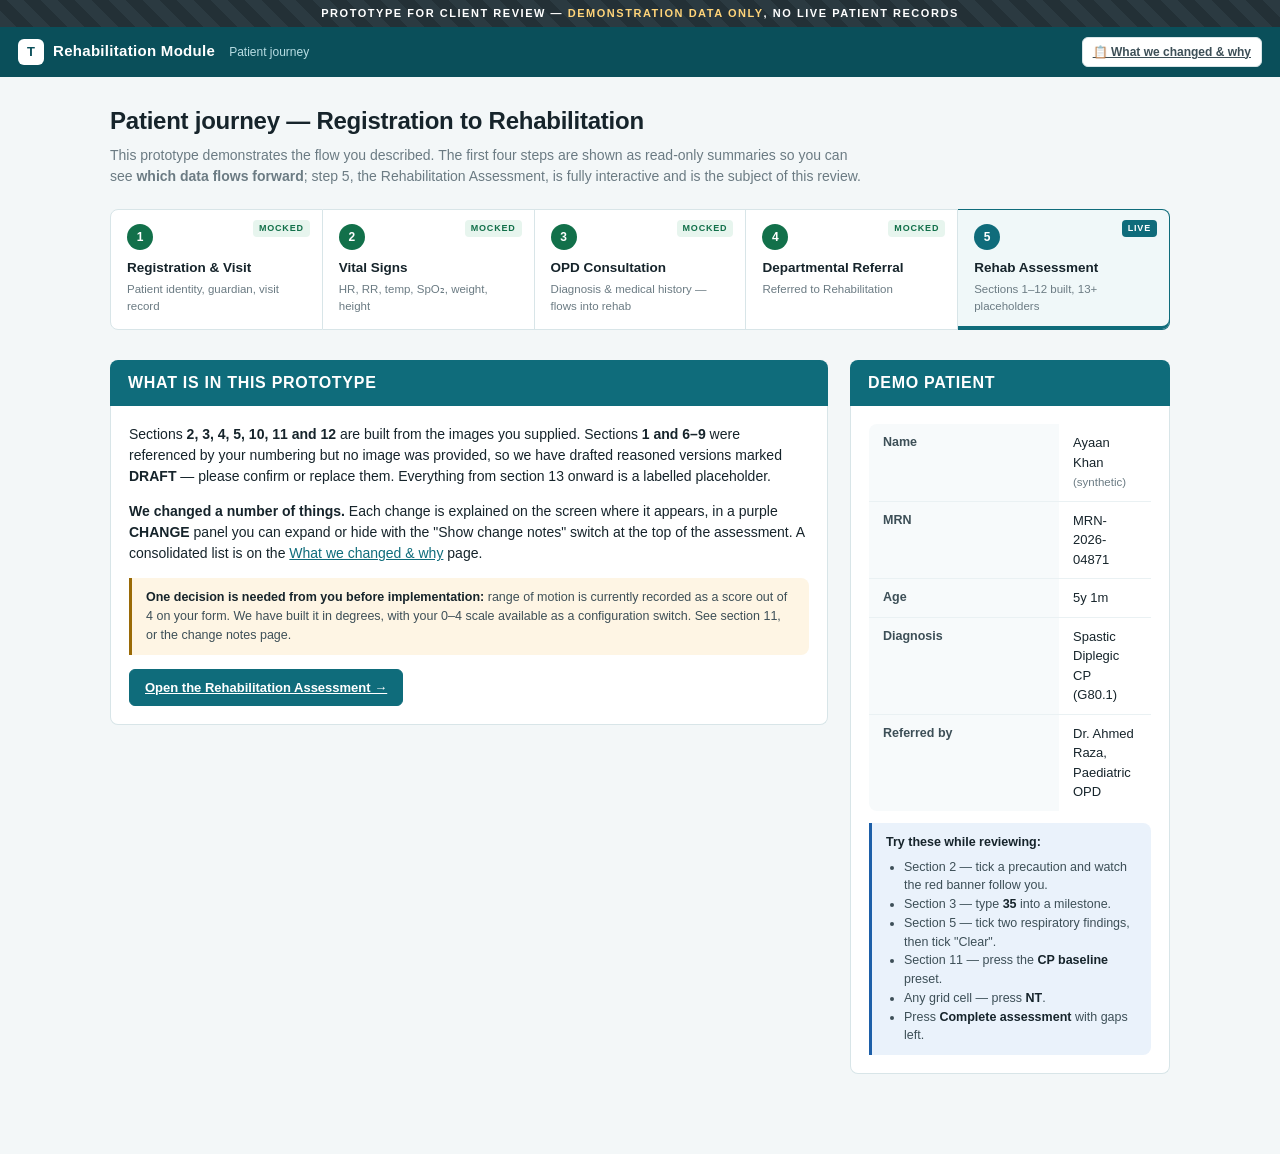
==== index.html @ fcaf3e46 "Initial commit" ====
<!doctype html>
<html lang="en">
<head>
<meta charset="utf-8"><meta name="viewport" content="width=device-width, initial-scale=1">
<title>Rehabilitation Module — Prototype</title>
<link rel="stylesheet" href="assets/css/theme.css">
<link rel="stylesheet" href="assets/css/print.css">
</head>
<body>
<div class="proto-ribbon">Prototype for client review — <b>demonstration data only</b>, no live patient records</div>
<div class="appbar">
  <div class="brand"><span class="mark">T</span> Rehabilitation Module</div>
  <span class="crumb">Patient journey</span>
  <span class="spacer"></span>
  <a class="btn sm" href="change-notes.html">📋 What we changed &amp; why</a>
</div>

<div class="jwrap">
  <h1 style="font-size:24px;margin-bottom:6px">Patient journey — Registration to Rehabilitation</h1>
  <p style="color:var(--muted);max-width:760px;margin:0 0 4px">
    This prototype demonstrates the flow you described. The first four steps are shown as
    read-only summaries so you can see <b>which data flows forward</b>; step 5, the
    Rehabilitation Assessment, is fully interactive and is the subject of this review.
  </p>

  <div class="jsteps">
    <a class="jstep done" href="journey/registration.html"><span class="tag">Mocked</span><div class="n">1</div><div class="t">Registration &amp; Visit</div><div class="d">Patient identity, guardian, visit record</div></a>
    <a class="jstep done" href="journey/vitals.html"><span class="tag">Mocked</span><div class="n">2</div><div class="t">Vital Signs</div><div class="d">HR, RR, temp, SpO₂, weight, height</div></a>
    <a class="jstep done" href="journey/opd.html"><span class="tag">Mocked</span><div class="n">3</div><div class="t">OPD Consultation</div><div class="d">Diagnosis &amp; medical history — flows into rehab</div></a>
    <a class="jstep done" href="journey/referral.html"><span class="tag">Mocked</span><div class="n">4</div><div class="t">Departmental Referral</div><div class="d">Referred to Rehabilitation</div></a>
    <a class="jstep current" href="assessment.html"><span class="tag">Live</span><div class="n">5</div><div class="t">Rehab Assessment</div><div class="d">Sections 1–12 built, 13+ placeholders</div></a>
  </div>

  <div style="display:grid;grid-template-columns:1fr 320px;gap:22px;align-items:start" class="grid-resp">
    <div>
      <div class="sec-head"><h2>What is in this prototype</h2></div>
      <div class="card">
        <p style="margin-top:0">Sections <b>2, 3, 4, 5, 10, 11 and 12</b> are built from the images you supplied.
        Sections <b>1 and 6–9</b> were referenced by your numbering but no image was provided, so we have drafted
        reasoned versions marked <b>DRAFT</b> — please confirm or replace them.
        Everything from section 13 onward is a labelled placeholder.</p>

        <p><b>We changed a number of things.</b> Each change is explained on the screen where it appears,
        in a purple <b>CHANGE</b> panel you can expand or hide with the "Show change notes" switch at the
        top of the assessment. A consolidated list is on the
        <a href="change-notes.html">What we changed &amp; why</a> page.</p>

        <div class="callout warn"><b>One decision is needed from you before implementation:</b> range of motion is
        currently recorded as a score out of 4 on your form. We have built it in degrees, with your 0–4 scale
        available as a configuration switch. See section 11, or the change notes page.</div>

        <p style="margin-bottom:0"><a class="btn primary" href="assessment.html">Open the Rehabilitation Assessment →</a></p>
      </div>
    </div>

    <div>
      <div class="sec-head"><h2>Demo patient</h2></div>
      <div class="card">
        <div class="kv" style="border:none">
          <div>Name</div><div>Ayaan Khan <span class="hint">(synthetic)</span></div>
          <div>MRN</div><div>MRN-2026-04871</div>
          <div>Age</div><div id="ageCell">—</div>
          <div>Diagnosis</div><div>Spastic Diplegic CP (G80.1)</div>
          <div>Referred by</div><div>Dr. Ahmed Raza, Paediatric OPD</div>
        </div>
        <div class="callout" style="margin-bottom:0"><b>Try these while reviewing:</b>
          <ul style="margin:6px 0 0;padding-left:18px;font-size:12.5px">
            <li>Section 2 — tick a precaution and watch the red banner follow you.</li>
            <li>Section 3 — type <b>35</b> into a milestone.</li>
            <li>Section 5 — tick two respiratory findings, then tick "Clear".</li>
            <li>Section 11 — press the <b>CP baseline</b> preset.</li>
            <li>Any grid cell — press <b>NT</b>.</li>
            <li>Press <b>Complete assessment</b> with gaps left.</li>
          </ul>
        </div>
      </div>
    </div>
  </div>
</div>

<script src="assets/js/config.js"></script>
<script src="assets/js/demo-data.js"></script>
<script src="assets/js/components.js"></script>
<script>document.getElementById('ageCell').textContent = UI.ageFromDob(DEMO.patient.dob).label;</script>
<style>@media(max-width:900px){.grid-resp{grid-template-columns:1fr!important}}</style>
</body>
</html>
---- assets/css/theme.css ----
/* ==========================================================================
   Rehab Assessment Prototype — Design System
   Palette derived from the client's supplied form (teal section headers).
   No framework, no build step.
   ========================================================================== */

:root{
  --teal-900:#083f49; --teal-800:#0a4f5a; --teal-700:#0f6c7b; --teal-600:#14808f;
  --teal-100:#e2f1f4; --teal-050:#f0f8f9;
  --ink:#16242b; --ink-2:#3d4f57; --muted:#6b7b83; --line:#d8e5e8; --line-2:#eaf1f3;
  --bg:#f3f7f8; --card:#ffffff;
  --red:#b02a1f; --red-bg:#fdeceb; --red-line:#f3c5c1;
  --amber:#9a6a06; --amber-bg:#fef5e4; --amber-line:#f3ddb0;
  --green:#12704a; --green-bg:#e7f5ee; --green-line:#b8e0cd;
  --blue:#1d5fa8; --blue-bg:#eaf2fb; --blue-line:#c2d8f0;
  --violet:#5b2fb5; --violet-bg:#f4efff; --violet-line:#ddcffa;
  --radius:8px; --radius-lg:12px;
  --shadow:0 1px 2px rgba(8,63,73,.06), 0 2px 8px rgba(8,63,73,.06);
  --shadow-lg:0 8px 30px rgba(8,63,73,.16);
  --font:"Segoe UI", -apple-system, BlinkMacSystemFont, Roboto, Helvetica, Arial, sans-serif;
  --rail-w:270px; --header-h:auto;
}

*{box-sizing:border-box}
html,body{margin:0;padding:0}
body{
  font-family:var(--font); color:var(--ink); background:var(--bg);
  font-size:14px; line-height:1.5; -webkit-font-smoothing:antialiased;
}
a{color:var(--teal-700)}
h1,h2,h3,h4{margin:0; font-weight:700; letter-spacing:-.01em}

/* ---------- Prototype ribbon ---------------------------------------------- */
.proto-ribbon{
  background:repeating-linear-gradient(45deg,#2b3a41,#2b3a41 12px,#233036 12px,#233036 24px);
  color:#fff; font-size:11px; letter-spacing:.14em; text-transform:uppercase;
  text-align:center; padding:5px 10px; font-weight:600;
}
.proto-ribbon b{color:#ffd479}

/* ---------- App chrome ----------------------------------------------------- */
.appbar{
  background:var(--teal-800); color:#fff; padding:10px 18px;
  display:flex; align-items:center; gap:14px; flex-wrap:wrap;
}
.appbar .brand{font-weight:700; font-size:15px; letter-spacing:.02em; display:flex; align-items:center; gap:9px}
.appbar .brand .mark{
  width:26px;height:26px;border-radius:6px;background:#fff;color:var(--teal-800);
  display:grid;place-items:center;font-size:13px;font-weight:800;
}
.appbar .spacer{flex:1}
.appbar .crumb{font-size:12px;color:#b8dde3}
.appbar .crumb b{color:#fff}

/* ---------- Patient header ------------------------------------------------- */
.patient-bar{
  position:sticky; top:0; z-index:40; background:var(--card);
  border-bottom:1px solid var(--line); box-shadow:var(--shadow);
}
.patient-main{display:flex; align-items:center; gap:14px; padding:11px 18px; flex-wrap:wrap}
.avatar{
  width:44px;height:44px;border-radius:50%;background:var(--teal-100);color:var(--teal-800);
  display:grid;place-items:center;font-weight:800;font-size:15px;flex:none;
  border:2px solid #fff; box-shadow:0 0 0 2px var(--teal-100);
}
.p-name{font-size:16px;font-weight:700;line-height:1.2}
.p-meta{font-size:12px;color:var(--muted);margin-top:2px}
.p-meta span+span:before{content:"·";margin:0 7px;color:var(--line)}
.vitals{display:flex;gap:7px;flex-wrap:wrap;margin-left:auto}
.vital{
  background:var(--teal-050);border:1px solid var(--teal-100);border-radius:20px;
  padding:3px 11px;font-size:11.5px;color:var(--teal-800);white-space:nowrap;
}
.vital b{font-size:13px}
.vital.warn{background:var(--amber-bg);border-color:var(--amber-line);color:var(--amber)}
.status-pill{
  font-size:11px;font-weight:700;text-transform:uppercase;letter-spacing:.08em;
  padding:4px 11px;border-radius:20px;background:var(--amber-bg);color:var(--amber);
  border:1px solid var(--amber-line);
}
.status-pill.signed{background:var(--green-bg);color:var(--green);border-color:var(--green-line)}

/* ---------- Precaution banner (C06) ---------------------------------------- */
.precaution-banner{
  background:var(--red-bg); border-top:1px solid var(--red-line);
  border-bottom:2px solid var(--red); padding:8px 18px;
  display:flex; align-items:center; gap:11px; flex-wrap:wrap;
}
.precaution-banner .pb-label{
  font-weight:800;color:var(--red);font-size:11.5px;letter-spacing:.09em;text-transform:uppercase;
  display:flex;align-items:center;gap:6px;
}
.precaution-banner .pb-items{display:flex;gap:7px;flex-wrap:wrap}
.pb-chip{
  background:#fff;border:1px solid var(--red-line);color:var(--red);
  border-radius:6px;padding:2px 9px;font-size:12px;font-weight:600;
}
.pb-chip small{font-weight:400;color:var(--ink-2);display:block;font-size:11px}
.precaution-banner.empty{display:none}

/* ---------- Layout ---------------------------------------------------------- */
.layout{display:flex; align-items:flex-start; gap:0}
.rail{
  width:var(--rail-w); flex:none; background:var(--card); border-right:1px solid var(--line);
  position:sticky; top:66px; max-height:calc(100vh - 66px); overflow-y:auto; padding:12px 0 30px;
}
.rail h4{
  font-size:10.5px;text-transform:uppercase;letter-spacing:.11em;color:var(--muted);
  padding:10px 18px 6px; font-weight:700;
}
.rail-item{
  display:flex;align-items:center;gap:10px;padding:8px 18px;cursor:pointer;
  border-left:3px solid transparent;font-size:13px;color:var(--ink-2);
}
.rail-item:hover{background:var(--teal-050)}
.rail-item.active{background:var(--teal-050);border-left-color:var(--teal-700);color:var(--teal-800);font-weight:700}
.rail-item.draft .rail-txt:after{
  content:"DRAFT";font-size:8.5px;background:var(--violet-bg);color:var(--violet);
  border:1px solid var(--violet-line);border-radius:4px;padding:1px 4px;margin-left:6px;
  font-weight:700;letter-spacing:.06em;vertical-align:1px;
}
.rail-item.placeholder{opacity:.55}
.rail-num{
  width:22px;height:22px;border-radius:50%;flex:none;display:grid;place-items:center;
  font-size:11px;font-weight:700;background:var(--line-2);color:var(--muted);
}
.rail-item.active .rail-num{background:var(--teal-700);color:#fff}
.rail-item.state-complete .rail-num{background:var(--green);color:#fff}
.rail-item.state-partial .rail-num{background:var(--amber);color:#fff}
.rail-item.state-error .rail-num{background:var(--red);color:#fff}
.rail-txt{flex:1;line-height:1.25}
.rail-badge{font-size:10px;font-weight:700;color:var(--red);background:var(--red-bg);border-radius:10px;padding:1px 6px}

.main{flex:1; min-width:0; padding:20px 24px 90px; max-width:1240px}

/* ---------- Section cards ---------------------------------------------------- */
.section{display:none}
.section.active{display:block; animation:fade .18s ease}
@keyframes fade{from{opacity:0;transform:translateY(4px)}to{opacity:1;transform:none}}

.sec-head{
  background:var(--teal-700); color:#fff; border-radius:var(--radius) var(--radius) 0 0;
  padding:11px 18px; display:flex; align-items:center; gap:12px;
}
.sec-head h2{font-size:16px; text-transform:uppercase; letter-spacing:.045em}
.sec-head .sec-tag{
  margin-left:auto;font-size:10px;letter-spacing:.09em;text-transform:uppercase;
  background:rgba(255,255,255,.16);border:1px solid rgba(255,255,255,.3);
  border-radius:4px;padding:2px 8px;font-weight:700;
}
.card{
  background:var(--card); border:1px solid var(--line); border-top:none;
  border-radius:0 0 var(--radius) var(--radius); padding:18px; margin-bottom:20px;
}
.card + .sec-head{margin-top:6px}
.sub{
  font-size:13px;font-weight:700;color:var(--teal-700);text-transform:uppercase;
  letter-spacing:.06em;margin:22px 0 10px;padding-bottom:6px;border-bottom:1px solid var(--line-2);
}
.sub:first-child{margin-top:0}

/* ---------- Form fields ------------------------------------------------------ */
.grid2{display:grid;grid-template-columns:repeat(2,minmax(0,1fr));gap:14px 20px}
.grid3{display:grid;grid-template-columns:repeat(3,minmax(0,1fr));gap:14px 20px}
.grid4{display:grid;grid-template-columns:repeat(4,minmax(0,1fr));gap:14px 20px}
@media(max-width:1000px){.grid3,.grid4{grid-template-columns:repeat(2,minmax(0,1fr))}}
@media(max-width:680px){.grid2,.grid3,.grid4{grid-template-columns:1fr}}
.span2{grid-column:span 2}
@media(max-width:680px){.span2{grid-column:span 1}}

.field{display:flex;flex-direction:column;gap:5px;min-width:0}
.field > label, .lbl{
  font-size:12px;font-weight:700;color:var(--ink-2);display:flex;align-items:center;gap:6px;
}
.req:after{content:"*";color:var(--red);font-weight:800;margin-left:2px}
.hint{font-size:11.5px;color:var(--muted);font-weight:400}
input[type=text],input[type=number],input[type=date],input[type=time],select,textarea{
  font-family:inherit;font-size:13.5px;color:var(--ink);background:#fff;
  border:1px solid var(--line);border-radius:6px;padding:7px 10px;width:100%;
  transition:border-color .12s, box-shadow .12s;
}
textarea{resize:vertical;min-height:64px;line-height:1.45}
input:focus,select:focus,textarea:focus{
  outline:none;border-color:var(--teal-600);box-shadow:0 0 0 3px rgba(20,128,143,.14);
}
input.invalid,select.invalid,textarea.invalid{border-color:var(--red);background:#fffafa}
.err-msg{font-size:11.5px;color:var(--red);font-weight:600;display:none}
.field.has-error .err-msg{display:block}

/* suffix input (C-shared component) */
.suffix-input{position:relative;display:flex;align-items:center}
.suffix-input input{padding-right:46px;text-align:left}
.suffix-input .sfx{
  position:absolute;right:1px;top:1px;bottom:1px;display:grid;place-items:center;
  padding:0 9px;font-size:12px;font-weight:700;color:var(--muted);
  background:var(--line-2);border-left:1px solid var(--line);border-radius:0 5px 5px 0;
  pointer-events:none;min-width:34px;
}

/* chips / option pills */
.pills{display:flex;flex-wrap:wrap;gap:7px}
.pill{
  display:inline-flex;align-items:center;gap:6px;cursor:pointer;user-select:none;
  border:1px solid var(--line);background:#fff;border-radius:20px;padding:5px 13px;
  font-size:12.5px;color:var(--ink-2);transition:all .12s;
}
.pill:hover{border-color:var(--teal-600);background:var(--teal-050)}
.pill input{display:none}
.pill.on{background:var(--teal-700);border-color:var(--teal-700);color:#fff;font-weight:600}
.pill.on.exclusive{background:var(--green);border-color:var(--green)}
.pill.on.danger{background:var(--red);border-color:var(--red)}
.pill .tick{opacity:0;font-size:11px}
.pill.on .tick{opacity:1}
.pills.invalid{outline:2px solid var(--red-line);outline-offset:4px;border-radius:8px}

/* radio row */
.radios{display:flex;flex-wrap:wrap;gap:18px}
.radios label{display:flex;align-items:center;gap:7px;font-size:13px;cursor:pointer}
.radios input{accent-color:var(--teal-700);width:15px;height:15px}

/* data chips (allergies, diagnoses, goals) */
.chipset{display:flex;flex-wrap:wrap;gap:7px;align-items:center}
.dchip{
  display:inline-flex;align-items:center;gap:7px;border-radius:6px;padding:4px 8px 4px 10px;
  font-size:12.5px;font-weight:600;border:1px solid var(--line);background:#fff;
}
.dchip .x{cursor:pointer;color:var(--muted);font-weight:700;padding:0 2px;border-radius:3px}
.dchip .x:hover{background:var(--red-bg);color:var(--red)}
.dchip.sev-high{background:var(--red-bg);border-color:var(--red-line);color:var(--red)}
.dchip.sev-med{background:var(--amber-bg);border-color:var(--amber-line);color:var(--amber)}
.dchip.sev-low{background:var(--blue-bg);border-color:var(--blue-line);color:var(--blue)}

/* ---------- Buttons ---------------------------------------------------------- */
.btn{
  font-family:inherit;font-size:13px;font-weight:600;border-radius:6px;padding:8px 15px;
  border:1px solid var(--line);background:#fff;color:var(--ink-2);cursor:pointer;
  display:inline-flex;align-items:center;gap:7px;transition:all .12s;white-space:nowrap;
}
.btn:hover{border-color:var(--teal-600);color:var(--teal-800);background:var(--teal-050)}
.btn.primary{background:var(--teal-700);border-color:var(--teal-700);color:#fff}
.btn.primary:hover{background:var(--teal-800);border-color:var(--teal-800);color:#fff}
.btn.ghost{border-color:transparent;background:transparent}
.btn.sm{font-size:12px;padding:5px 10px}
.btn.danger{color:var(--red);border-color:var(--red-line)}
.btn.danger:hover{background:var(--red-bg);border-color:var(--red);color:var(--red)}
.btn:disabled{opacity:.45;cursor:not-allowed}

/* ---------- Change notes (customer explanation) ------------------------------ */
.change-note{
  border:1px solid var(--violet-line); background:var(--violet-bg);
  border-radius:var(--radius); padding:0; margin:14px 0; overflow:hidden;
}
.change-note > summary{
  cursor:pointer; padding:9px 14px; font-size:12.5px; font-weight:700; color:var(--violet);
  display:flex; align-items:center; gap:9px; list-style:none;
}
.change-note > summary::-webkit-details-marker{display:none}
.change-note > summary:before{
  content:"CHANGE"; font-size:9px; letter-spacing:.1em; background:var(--violet); color:#fff;
  border-radius:3px; padding:2px 5px; font-weight:800;
}
.change-note > summary:after{content:"▸"; margin-left:auto; transition:transform .15s}
.change-note[open] > summary:after{transform:rotate(90deg)}
.change-note .cn-body{padding:0 14px 13px; font-size:12.5px; color:var(--ink-2); line-height:1.6}
.change-note .cn-body p{margin:5px 0}
.change-note .cn-body .cn-k{font-weight:700;color:var(--violet);text-transform:uppercase;font-size:10.5px;letter-spacing:.08em}
body.hide-notes .change-note{display:none}

.callout{
  border-left:3px solid var(--blue); background:var(--blue-bg); border-radius:0 var(--radius) var(--radius) 0;
  padding:10px 14px; font-size:12.5px; color:var(--ink-2); margin:12px 0;
}
.callout.draft{border-left-color:var(--violet);background:var(--violet-bg)}
.callout.warn{border-left-color:var(--amber);background:var(--amber-bg)}
.callout b{color:var(--ink)}

/* ---------- Inherited field (C11) -------------------------------------------- */
.inherited{
  background:var(--teal-050); border:1px dashed var(--teal-100); border-radius:var(--radius);
  padding:11px 13px;
}
.inherited .src{
  display:flex;align-items:center;gap:7px;font-size:10.5px;text-transform:uppercase;
  letter-spacing:.08em;font-weight:700;color:var(--teal-700);margin-bottom:5px;
}
.inherited .src .dot{width:6px;height:6px;border-radius:50%;background:var(--teal-600)}
.inherited .val{font-size:14px;font-weight:600;color:var(--ink)}
.inherited .val.multi{font-weight:400;font-size:13.5px;line-height:1.55}
.inherited .amend{margin-left:auto;font-size:11px;color:var(--teal-700);cursor:pointer;text-decoration:underline;font-weight:600}

/* ---------- Reference tables (MAS / MRC) -------------------------------------- */
details.ref{border:1px solid var(--line);border-radius:var(--radius);margin-bottom:16px;background:#fff}
details.ref > summary{
  cursor:pointer;padding:9px 14px;font-size:12.5px;font-weight:700;color:var(--teal-800);
  background:var(--teal-050);border-radius:var(--radius);list-style:none;display:flex;gap:8px;align-items:center;
}
details.ref[open] > summary{border-radius:var(--radius) var(--radius) 0 0;border-bottom:1px solid var(--line)}
details.ref > summary::-webkit-details-marker{display:none}
details.ref > summary:after{content:"▸";margin-left:auto;transition:transform .15s}
details.ref[open] > summary:after{transform:rotate(90deg)}
table.ref-tbl{width:100%;border-collapse:collapse;font-size:12.5px}
table.ref-tbl th{background:var(--teal-700);color:#fff;text-align:left;padding:7px 12px;font-weight:700}
table.ref-tbl th:first-child{width:80px;text-align:center}
table.ref-tbl td{padding:6px 12px;border-top:1px solid var(--line-2);color:var(--ink-2)}
table.ref-tbl td:first-child{text-align:center;font-weight:800;color:var(--teal-800)}
table.ref-tbl tr:nth-child(even) td{background:#fafcfc}

/* ---------- Catalogue picker + dynamic grid ----------------------------------- */
.picker-bar{
  display:flex;align-items:center;gap:10px;flex-wrap:wrap;
  background:var(--teal-050);border:1px solid var(--teal-100);border-radius:var(--radius);
  padding:11px 14px;margin-bottom:14px;
}
.picker-bar .pb-title{font-size:12.5px;font-weight:700;color:var(--teal-800)}
.picker-bar .count{
  background:var(--teal-700);color:#fff;border-radius:20px;padding:2px 10px;font-size:11.5px;font-weight:700;
}
.picker-bar .presets{display:flex;gap:6px;flex-wrap:wrap;margin-left:auto}
.preset-btn{
  font-size:11.5px;border:1px dashed var(--teal-600);color:var(--teal-800);background:#fff;
  border-radius:20px;padding:4px 11px;cursor:pointer;font-weight:600;font-family:inherit;
}
.preset-btn:hover{background:var(--teal-700);color:#fff;border-style:solid}

.grid-wrap{border:1px solid var(--line);border-radius:var(--radius);overflow:auto;max-width:100%}
table.dgrid{width:100%;border-collapse:separate;border-spacing:0;font-size:12.5px;min-width:760px}
table.dgrid thead th{
  background:var(--teal-700);color:#fff;font-weight:700;text-align:left;padding:8px 10px;
  position:sticky;top:0;z-index:2;white-space:nowrap;font-size:11.5px;letter-spacing:.03em;
}
table.dgrid thead th.grp{background:var(--teal-800);text-align:center;font-size:10.5px;letter-spacing:.09em}
table.dgrid td{padding:5px 8px;border-bottom:1px solid var(--line-2);vertical-align:middle}
table.dgrid tbody tr:hover td{background:var(--teal-050)}
table.dgrid td.rowname, table.dgrid th.rowname{
  position:sticky;left:0;background:#fff;z-index:1;font-weight:600;color:var(--ink);
  border-right:1px solid var(--line);min-width:180px;
}
table.dgrid thead th.rowname{background:var(--teal-700);z-index:3}
table.dgrid tbody tr:hover td.rowname{background:var(--teal-050)}
table.dgrid td.rowname small{display:block;font-weight:400;color:var(--muted);font-size:10.5px}
.region-row td{
  background:var(--line-2)!important;font-size:10.5px;font-weight:800;color:var(--ink-2);
  text-transform:uppercase;letter-spacing:.1em;padding:4px 10px!important;
}
.grid-empty{
  padding:34px 20px;text-align:center;color:var(--muted);font-size:13px;
  border:1px dashed var(--line);border-radius:var(--radius);background:#fbfdfd;
}
.grid-empty b{display:block;color:var(--ink-2);font-size:14px;margin-bottom:5px}

/* measurement cell with Not-Tested (C04) */
.mcell{display:flex;align-items:center;gap:4px}
.mcell .suffix-input{flex:1;min-width:72px}
.mcell .suffix-input input{padding:5px 30px 5px 7px;font-size:13px;text-align:center}
.mcell .suffix-input .sfx{min-width:24px;padding:0 5px;font-size:10.5px}
.mcell select.grade{padding:5px 6px;font-size:13px;text-align:center}
.nt-btn{
  flex:none;width:24px;height:24px;border-radius:5px;border:1px solid var(--line);
  background:#fff;color:var(--muted);font-size:9.5px;font-weight:800;cursor:pointer;
  font-family:inherit;letter-spacing:-.02em;
}
.nt-btn:hover{border-color:var(--amber);color:var(--amber);background:var(--amber-bg)}
.mcell.nt .nt-btn{background:var(--amber);border-color:var(--amber);color:#fff}
.mcell.nt .suffix-input, .mcell.nt select.grade{display:none}
.nt-reason{display:none;flex:1;font-size:11.5px;padding:5px 6px;border-color:var(--amber-line);background:var(--amber-bg);color:var(--amber);font-weight:600}
.mcell.nt .nt-reason{display:block}
.mcell .prev{font-size:10px;color:var(--muted);white-space:nowrap}
.mcell input.out-of-range{border-color:var(--amber);background:var(--amber-bg)}

.row-tools{display:flex;gap:3px}
.icon-btn{
  width:24px;height:24px;border-radius:5px;border:1px solid transparent;background:transparent;
  color:var(--muted);cursor:pointer;font-size:13px;line-height:1;font-family:inherit;
}
.icon-btn:hover{background:var(--line-2);color:var(--ink)}
.icon-btn.del:hover{background:var(--red-bg);color:var(--red)}

/* ---------- Grid legend (explains NT and the row tools) ---------------------- */
.grid-legend{
  display:flex;flex-wrap:wrap;gap:6px 20px;align-items:center;
  font-size:11.5px;color:var(--muted);margin:-6px 0 12px;padding:8px 12px;
  background:#fbfdfd;border:1px solid var(--line-2);border-radius:var(--radius);
}
.grid-legend > span{display:inline-flex;align-items:center;gap:6px}
.grid-legend b{color:var(--ink-2)}
.grid-legend .lg-nt{
  background:var(--amber);color:#fff;border-radius:4px;padding:1px 6px;
  font-size:9.5px;font-weight:800;letter-spacing:-.02em;
}
.grid-legend .lg-icon{
  border:1px solid var(--line);border-radius:4px;padding:0 5px;background:#fff;
  color:var(--ink-2);font-size:11px;
}
.nt-reason.needs-reason{
  border-color:var(--red);background:#fff5f4;color:var(--red);
  animation:nudge .35s ease;
}
@keyframes nudge{0%,100%{transform:translateX(0)}25%{transform:translateX(-3px)}75%{transform:translateX(3px)}}

/* ---------- Modal ------------------------------------------------------------- */
.modal-back{
  position:fixed;inset:0;background:rgba(8,45,53,.45);z-index:100;display:none;
  align-items:center;justify-content:center;padding:20px;
}
.modal-back.open{display:flex}
.modal{
  background:#fff;border-radius:var(--radius-lg);box-shadow:var(--shadow-lg);
  width:100%;max-width:760px;max-height:88vh;display:flex;flex-direction:column;overflow:hidden;
}
.modal header{padding:14px 18px;border-bottom:1px solid var(--line);display:flex;align-items:center;gap:12px}
.modal header h3{font-size:15px}
.modal header .close{margin-left:auto;font-size:20px;cursor:pointer;color:var(--muted);line-height:1}
.modal .mbody{padding:14px 18px;overflow:auto;flex:1}
.modal footer{padding:12px 18px;border-top:1px solid var(--line);display:flex;gap:9px;align-items:center;background:#fbfdfd}
.modal footer .spacer{flex:1}
.search-box{position:relative;margin-bottom:12px}
.search-box input{padding-left:32px}
.search-box:before{content:"⌕";position:absolute;left:11px;top:6px;font-size:16px;color:var(--muted)}
.cat-group{margin-bottom:14px}
.cat-group h5{
  font-size:10.5px;text-transform:uppercase;letter-spacing:.1em;color:var(--muted);
  margin:0 0 7px;display:flex;align-items:center;gap:9px;
}
.cat-group h5 .all{font-size:10.5px;color:var(--teal-700);cursor:pointer;text-decoration:underline;letter-spacing:0;text-transform:none}
.cat-list{display:grid;grid-template-columns:repeat(auto-fill,minmax(215px,1fr));gap:5px}
.cat-item{
  display:flex;align-items:center;gap:8px;padding:6px 9px;border:1px solid var(--line);
  border-radius:6px;font-size:12.5px;cursor:pointer;background:#fff;
}
.cat-item:hover{border-color:var(--teal-600);background:var(--teal-050)}
.cat-item input{accent-color:var(--teal-700);width:15px;height:15px}
.cat-item.sel{background:var(--teal-050);border-color:var(--teal-600);font-weight:600}
.cat-item .norm{margin-left:auto;font-size:10.5px;color:var(--muted);font-weight:400}

/* ---------- Milestone field (C09) --------------------------------------------- */
.milestone{display:flex;flex-direction:column;gap:5px}
.ms-row{display:flex;gap:7px;align-items:center}
.ms-row .suffix-input{flex:1}
.ms-flag{
  font-size:10.5px;font-weight:700;border-radius:5px;padding:3px 8px;white-space:nowrap;
  border:1px solid transparent;display:none;
}
.ms-flag.show{display:inline-block}
.ms-flag.ok{background:var(--green-bg);color:var(--green);border-color:var(--green-line)}
.ms-flag.mild{background:var(--amber-bg);color:var(--amber);border-color:var(--amber-line)}
.ms-flag.delay{background:var(--red-bg);color:var(--red);border-color:var(--red-line)}
.ms-na{display:flex;align-items:center;gap:6px;font-size:11.5px;color:var(--muted);cursor:pointer}
.ms-na input{accent-color:var(--red)}
.milestone.na .suffix-input{opacity:.4;pointer-events:none}

/* ---------- Repeater rows ------------------------------------------------------ */
.rep-row{
  display:grid;gap:9px;align-items:end;padding:10px;border:1px solid var(--line);
  border-radius:var(--radius);margin-bottom:8px;background:#fbfdfd;
}
.rep-row .rm{justify-self:end}

/* ---------- Footer action bar --------------------------------------------------- */
.actionbar{
  position:fixed;bottom:0;left:0;right:0;background:#fff;border-top:1px solid var(--line);
  box-shadow:0 -2px 12px rgba(8,63,73,.08);padding:10px 20px;display:flex;align-items:center;gap:10px;z-index:50;
}
.actionbar .spacer{flex:1}
.save-state{font-size:11.5px;color:var(--muted);display:flex;align-items:center;gap:6px}
.save-state .dot{width:7px;height:7px;border-radius:50%;background:var(--green)}
.progress-mini{display:flex;align-items:center;gap:8px;font-size:11.5px;color:var(--muted)}
.progress-mini .bar{width:110px;height:6px;border-radius:4px;background:var(--line-2);overflow:hidden}
.progress-mini .bar i{display:block;height:100%;background:var(--teal-600);width:0;transition:width .25s}

/* ---------- Validation summary -------------------------------------------------- */
.vsummary{border:1px solid var(--red-line);background:var(--red-bg);border-radius:var(--radius);padding:14px 16px;margin-bottom:16px;display:none}
.vsummary.show{display:block}
.vsummary h4{color:var(--red);font-size:13.5px;margin-bottom:8px}
.vsummary ul{margin:0;padding-left:18px}
.vsummary li{font-size:12.5px;margin:3px 0}
.vsummary a{color:var(--red);cursor:pointer;text-decoration:underline}

/* ---------- Placeholder cards ---------------------------------------------------- */
.ph-grid{display:grid;grid-template-columns:repeat(auto-fill,minmax(240px,1fr));gap:12px}
.ph-card{
  border:2px dashed var(--line);border-radius:var(--radius);padding:14px;background:#fbfdfd;
}
.ph-card h5{font-size:13px;color:var(--ink-2);margin-bottom:5px;display:flex;align-items:center;gap:8px}
.ph-card h5 .n{
  width:20px;height:20px;border-radius:5px;background:var(--line-2);color:var(--muted);
  display:grid;place-items:center;font-size:10.5px;font-weight:800;flex:none;
}
.ph-card p{margin:0;font-size:12px;color:var(--muted);line-height:1.5}

/* ---------- Journey pages ---------------------------------------------------------- */
.jwrap{max-width:1100px;margin:0 auto;padding:26px 20px 60px}
.jsteps{display:flex;gap:0;margin:22px 0 30px;flex-wrap:wrap}
.jstep{
  flex:1;min-width:170px;background:#fff;border:1px solid var(--line);padding:14px 16px;
  position:relative;text-decoration:none;color:inherit;display:block;
}
.jstep:first-child{border-radius:var(--radius) 0 0 var(--radius)}
.jstep:last-child{border-radius:0 var(--radius) var(--radius) 0}
.jstep + .jstep{border-left:none}
.jstep:hover{background:var(--teal-050)}
.jstep .n{
  width:26px;height:26px;border-radius:50%;background:var(--line-2);color:var(--muted);
  display:grid;place-items:center;font-weight:800;font-size:12px;margin-bottom:8px;
}
.jstep .t{font-weight:700;font-size:13.5px}
.jstep .d{font-size:11.5px;color:var(--muted);margin-top:3px}
.jstep .tag{
  position:absolute;top:10px;right:12px;font-size:9px;letter-spacing:.09em;font-weight:800;
  text-transform:uppercase;border-radius:4px;padding:2px 6px;
  background:var(--line-2);color:var(--muted);
}
.jstep.current{border-color:var(--teal-700);box-shadow:inset 0 -3px 0 var(--teal-700);background:var(--teal-050)}
.jstep.current .n{background:var(--teal-700);color:#fff}
.jstep.current .tag{background:var(--teal-700);color:#fff}
.jstep.done .n{background:var(--green);color:#fff}
.jstep.done .tag{background:var(--green-bg);color:var(--green)}

.kv{display:grid;grid-template-columns:190px 1fr;gap:0;border:1px solid var(--line);border-radius:var(--radius);overflow:hidden}
.kv > div{padding:9px 14px;border-bottom:1px solid var(--line-2);font-size:13px}
.kv > div:nth-child(odd){background:#f7fafb;font-weight:700;color:var(--ink-2);font-size:12.5px}
.kv > div:nth-last-child(-n+2){border-bottom:none}
@media(max-width:640px){.kv{grid-template-columns:1fr}.kv>div:nth-child(odd){border-bottom:none}}

.flows-to{
  background:var(--teal-050);border:1px solid var(--teal-100);border-left:3px solid var(--teal-600);
  border-radius:0 var(--radius) var(--radius) 0;padding:4px 10px;font-size:11px;color:var(--teal-800);
  font-weight:700;display:inline-block;margin-top:5px;
}

.toolbar-toggle{display:flex;align-items:center;gap:7px;font-size:12px;color:#cfe9ee;cursor:pointer;user-select:none}
.toolbar-toggle input{accent-color:#fff;width:15px;height:15px}
---- assets/css/print.css ----
/* ==========================================================================
   Print stylesheet (C14) — clean A4 clinical record.
   Rule: print what was RECORDED, not the empty form.
   ========================================================================== */
@media print{
  @page{size:A4 portrait; margin:12mm 10mm 14mm}

  .proto-ribbon,.appbar,.rail,.actionbar,.picker-bar,.modal-back,
  .change-note,.callout,.btn,.icon-btn,.nt-btn,.row-tools,
  .vsummary,.ph-grid,details.ref,.progress-mini,.save-state,
  .grid-legend{display:none!important}

  body{background:#fff;font-size:10.5pt;color:#000}
  .layout{display:block}
  .main{padding:0;max-width:none}

  /* every section prints, regardless of which tab is open */
  .section{display:block!important;page-break-inside:auto}
  .sec-head{
    background:#0f6c7b!important;-webkit-print-color-adjust:exact;print-color-adjust:exact;
    color:#fff!important;padding:5px 10px;page-break-after:avoid;border-radius:0;
  }
  .sec-head h2{font-size:11pt}
  .card{border:1px solid #bbb;border-top:none;padding:9px 10px;margin-bottom:11px;border-radius:0}

  .patient-bar{position:static;box-shadow:none;border-bottom:2px solid #0f6c7b}
  .vitals{margin-left:0}
  .precaution-banner{
    background:#fdeceb!important;-webkit-print-color-adjust:exact;print-color-adjust:exact;
    border:2px solid #b02a1f;page-break-inside:avoid;
  }

  /* hide empty inputs & unselected options — C14 */
  input:not([type=checkbox]):not([type=radio]).is-empty,
  textarea.is-empty,select.is-empty{display:none}
  .field.is-empty{display:none}
  .pill:not(.on){display:none}
  .pill.on{background:#fff!important;color:#000!important;border:1px solid #333!important;font-weight:700}
  .pill .tick{display:none}
  .pills:empty{display:none}
  .radios label.unchecked{display:none}

  input,select,textarea{border:none!important;border-bottom:1px solid #999!important;border-radius:0!important;padding:1px 2px!important;background:#fff!important}
  .suffix-input .sfx{background:none!important;border:none!important;position:static;padding:0 0 0 2px}
  .suffix-input{display:inline-flex}

  .grid-wrap{overflow:visible;border:1px solid #999}
  table.dgrid{min-width:0;font-size:9pt;page-break-inside:auto}
  table.dgrid thead th{
    background:#0f6c7b!important;-webkit-print-color-adjust:exact;print-color-adjust:exact;color:#fff!important;
    position:static;padding:4px 6px;
  }
  table.dgrid td{padding:3px 6px}
  table.dgrid td.rowname{position:static}
  table.dgrid tr{page-break-inside:avoid}
  .grid-empty{display:none}

  .inherited{background:#f2f7f8!important;-webkit-print-color-adjust:exact;print-color-adjust:exact;border:1px solid #99bcc2}

  /* signature block appended on print */
  .print-only{display:block!important}
  .signblock{
    display:grid!important;grid-template-columns:1fr 1fr;gap:26px;margin-top:26px;
    page-break-inside:avoid;
  }
  .signblock .sig{border-top:1px solid #000;padding-top:5px;font-size:9pt}
  .print-foot{
    position:fixed;bottom:0;left:0;right:0;font-size:8pt;color:#555;
    border-top:1px solid #ccc;padding-top:3px;display:flex;justify-content:space-between;
  }
}
.print-only{display:none}
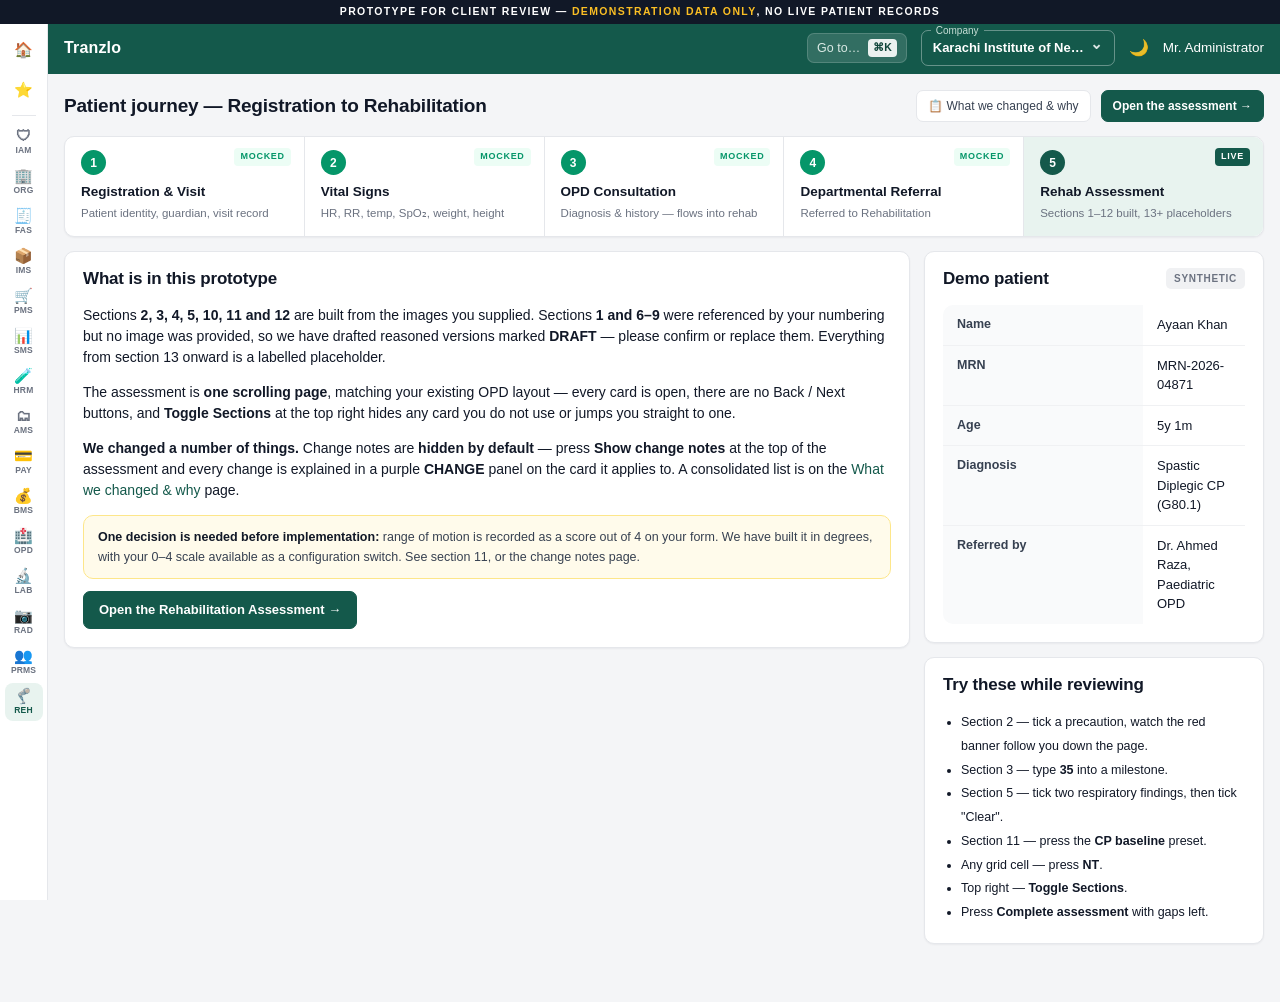
==== commit d8646da0: "V1-Presented" ====
--- a/index.html
+++ b/index.html
@@ -8,80 +8,84 @@
 </head>
 <body>
 <div class="proto-ribbon">Prototype for client review — <b>demonstration data only</b>, no live patient records</div>
-<div class="appbar">
-  <div class="brand"><span class="mark">T</span> Rehabilitation Module</div>
-  <span class="crumb">Patient journey</span>
-  <span class="spacer"></span>
-  <a class="btn sm" href="change-notes.html">📋 What we changed &amp; why</a>
-</div>
 
-<div class="jwrap">
-  <h1 style="font-size:24px;margin-bottom:6px">Patient journey — Registration to Rehabilitation</h1>
-  <p style="color:var(--muted);max-width:760px;margin:0 0 4px">
-    This prototype demonstrates the flow you described. The first four steps are shown as
-    read-only summaries so you can see <b>which data flows forward</b>; step 5, the
-    Rehabilitation Assessment, is fully interactive and is the subject of this review.
-  </p>
+<div class="page"><div class="wrap">
+  <div class="pagebar">
+    <h1>Patient journey — Registration to Rehabilitation</h1>
+    <span class="spacer"></span>
+    <a class="btn sm" href="change-notes.html">&#128203; What we changed &amp; why</a>
+    <a class="btn sm primary" href="assessment.html">Open the assessment &rarr;</a>
+  </div>
 
   <div class="jsteps">
     <a class="jstep done" href="journey/registration.html"><span class="tag">Mocked</span><div class="n">1</div><div class="t">Registration &amp; Visit</div><div class="d">Patient identity, guardian, visit record</div></a>
-    <a class="jstep done" href="journey/vitals.html"><span class="tag">Mocked</span><div class="n">2</div><div class="t">Vital Signs</div><div class="d">HR, RR, temp, SpO₂, weight, height</div></a>
-    <a class="jstep done" href="journey/opd.html"><span class="tag">Mocked</span><div class="n">3</div><div class="t">OPD Consultation</div><div class="d">Diagnosis &amp; medical history — flows into rehab</div></a>
+    <a class="jstep done" href="journey/vitals.html"><span class="tag">Mocked</span><div class="n">2</div><div class="t">Vital Signs</div><div class="d">HR, RR, temp, SpO&#8322;, weight, height</div></a>
+    <a class="jstep done" href="journey/opd.html"><span class="tag">Mocked</span><div class="n">3</div><div class="t">OPD Consultation</div><div class="d">Diagnosis &amp; history — flows into rehab</div></a>
     <a class="jstep done" href="journey/referral.html"><span class="tag">Mocked</span><div class="n">4</div><div class="t">Departmental Referral</div><div class="d">Referred to Rehabilitation</div></a>
-    <a class="jstep current" href="assessment.html"><span class="tag">Live</span><div class="n">5</div><div class="t">Rehab Assessment</div><div class="d">Sections 1–12 built, 13+ placeholders</div></a>
+    <a class="jstep current" href="assessment.html"><span class="tag">Live</span><div class="n">5</div><div class="t">Rehab Assessment</div><div class="d">Sections 1&ndash;12 built, 13+ placeholders</div></a>
   </div>
 
-  <div style="display:grid;grid-template-columns:1fr 320px;gap:22px;align-items:start" class="grid-resp">
+  <div style="display:grid;grid-template-columns:1fr 340px;gap:14px;align-items:start" class="grid-resp">
     <div>
-      <div class="sec-head"><h2>What is in this prototype</h2></div>
-      <div class="card">
-        <p style="margin-top:0">Sections <b>2, 3, 4, 5, 10, 11 and 12</b> are built from the images you supplied.
-        Sections <b>1 and 6–9</b> were referenced by your numbering but no image was provided, so we have drafted
-        reasoned versions marked <b>DRAFT</b> — please confirm or replace them.
-        Everything from section 13 onward is a labelled placeholder.</p>
-
-        <p><b>We changed a number of things.</b> Each change is explained on the screen where it appears,
-        in a purple <b>CHANGE</b> panel you can expand or hide with the "Show change notes" switch at the
-        top of the assessment. A consolidated list is on the
-        <a href="change-notes.html">What we changed &amp; why</a> page.</p>
-
-        <div class="callout warn"><b>One decision is needed from you before implementation:</b> range of motion is
-        currently recorded as a score out of 4 on your form. We have built it in degrees, with your 0–4 scale
-        available as a configuration switch. See section 11, or the change notes page.</div>
-
-        <p style="margin-bottom:0"><a class="btn primary" href="assessment.html">Open the Rehabilitation Assessment →</a></p>
-      </div>
+      <section class="card">
+        <div class="ch"><h2>What is in this prototype</h2></div>
+        <div class="cb">
+          <p style="margin-top:0">Sections <b>2, 3, 4, 5, 10, 11 and 12</b> are built from the images you supplied.
+          Sections <b>1 and 6&ndash;9</b> were referenced by your numbering but no image was provided, so we have drafted
+          reasoned versions marked <b>DRAFT</b> — please confirm or replace them. Everything from section 13 onward
+          is a labelled placeholder.</p>
+          <p>The assessment is <b>one scrolling page</b>, matching your existing OPD layout — every card is open,
+          there are no Back / Next buttons, and <b>Toggle Sections</b> at the top right hides any card you do not use
+          or jumps you straight to one.</p>
+          <p><b>We changed a number of things.</b> Change notes are <b>hidden by default</b> — press <b>Show change notes</b> at the top of the
+          assessment and every change is explained in a purple <b>CHANGE</b> panel on the card it applies to. A consolidated list is on the
+          <a href="change-notes.html">What we changed &amp; why</a> page.</p>
+          <div class="callout warn"><b>One decision is needed before implementation:</b> range of motion is recorded as
+          a score out of 4 on your form. We have built it in degrees, with your 0&ndash;4 scale available as a
+          configuration switch. See section 11, or the change notes page.</div>
+          <a class="btn primary" href="assessment.html">Open the Rehabilitation Assessment &rarr;</a>
+        </div>
+      </section>
     </div>
 
     <div>
-      <div class="sec-head"><h2>Demo patient</h2></div>
-      <div class="card">
-        <div class="kv" style="border:none">
-          <div>Name</div><div>Ayaan Khan <span class="hint">(synthetic)</span></div>
-          <div>MRN</div><div>MRN-2026-04871</div>
-          <div>Age</div><div id="ageCell">—</div>
-          <div>Diagnosis</div><div>Spastic Diplegic CP (G80.1)</div>
-          <div>Referred by</div><div>Dr. Ahmed Raza, Paediatric OPD</div>
+      <section class="card">
+        <div class="ch"><h2>Demo patient</h2><span class="tag">Synthetic</span></div>
+        <div class="cb">
+          <div class="kv" style="border:none">
+            <div>Name</div><div>Ayaan Khan</div>
+            <div>MRN</div><div>MRN-2026-04871</div>
+            <div>Age</div><div id="ageCell">&mdash;</div>
+            <div>Diagnosis</div><div>Spastic Diplegic CP (G80.1)</div>
+            <div>Referred by</div><div>Dr. Ahmed Raza, Paediatric OPD</div>
+          </div>
         </div>
-        <div class="callout" style="margin-bottom:0"><b>Try these while reviewing:</b>
-          <ul style="margin:6px 0 0;padding-left:18px;font-size:12.5px">
-            <li>Section 2 — tick a precaution and watch the red banner follow you.</li>
+      </section>
+      <section class="card">
+        <div class="ch"><h2>Try these while reviewing</h2></div>
+        <div class="cb">
+          <ul style="margin:0;padding-left:18px;font-size:12.5px;line-height:1.9">
+            <li>Section 2 — tick a precaution, watch the red banner follow you down the page.</li>
             <li>Section 3 — type <b>35</b> into a milestone.</li>
             <li>Section 5 — tick two respiratory findings, then tick "Clear".</li>
             <li>Section 11 — press the <b>CP baseline</b> preset.</li>
             <li>Any grid cell — press <b>NT</b>.</li>
+            <li>Top right — <b>Toggle Sections</b>.</li>
             <li>Press <b>Complete assessment</b> with gaps left.</li>
           </ul>
         </div>
-      </div>
+      </section>
     </div>
   </div>
-</div>
+</div></div>
 
 <script src="assets/js/config.js"></script>
 <script src="assets/js/demo-data.js"></script>
 <script src="assets/js/components.js"></script>
-<script>document.getElementById('ageCell').textContent = UI.ageFromDob(DEMO.patient.dob).label;</script>
-<style>@media(max-width:900px){.grid-resp{grid-template-columns:1fr!important}}</style>
+<script>
+  UI.shell({ active: 'REH' });
+  document.getElementById('ageCell').textContent = UI.ageFromDob(DEMO.patient.dob).label;
+</script>
+<style>@media(max-width:940px){.grid-resp{grid-template-columns:1fr!important}}</style>
 </body>
 </html>
--- a/assets/css/theme.css
+++ b/assets/css/theme.css
@@ -1,445 +1,407 @@
 /* ==========================================================================
    Rehab Assessment Prototype — Design System
-   Palette derived from the client's supplied form (teal section headers).
+   Matched to the existing Tranzlo OPD layout: dark-green app bar, module
+   icon rail, flat white cards stacked on a single scrolling page.
    No framework, no build step.
    ========================================================================== */
 
 :root{
-  --teal-900:#083f49; --teal-800:#0a4f5a; --teal-700:#0f6c7b; --teal-600:#14808f;
-  --teal-100:#e2f1f4; --teal-050:#f0f8f9;
-  --ink:#16242b; --ink-2:#3d4f57; --muted:#6b7b83; --line:#d8e5e8; --line-2:#eaf1f3;
-  --bg:#f3f7f8; --card:#ffffff;
-  --red:#b02a1f; --red-bg:#fdeceb; --red-line:#f3c5c1;
-  --amber:#9a6a06; --amber-bg:#fef5e4; --amber-line:#f3ddb0;
-  --green:#12704a; --green-bg:#e7f5ee; --green-line:#b8e0cd;
-  --blue:#1d5fa8; --blue-bg:#eaf2fb; --blue-line:#c2d8f0;
-  --violet:#5b2fb5; --violet-bg:#f4efff; --violet-line:#ddcffa;
-  --radius:8px; --radius-lg:12px;
-  --shadow:0 1px 2px rgba(8,63,73,.06), 0 2px 8px rgba(8,63,73,.06);
-  --shadow-lg:0 8px 30px rgba(8,63,73,.16);
-  --font:"Segoe UI", -apple-system, BlinkMacSystemFont, Roboto, Helvetica, Arial, sans-serif;
-  --rail-w:270px; --header-h:auto;
+  --brand:#14594b; --brand-dk:#0f4539; --brand-lt:#e8f3ef; --brand-mid:#1c7a5e;
+  --ink:#111827; --ink-2:#374151; --muted:#6b7280; --muted-2:#9ca3af;
+  --line:#e5e7eb; --line-2:#f0f1f3; --bg:#f4f5f7; --card:#ffffff; --field-bg:#f9fafb;
+  --blue:#2563eb; --blue-bg:#eff6ff; --blue-line:#bfdbfe;
+  --purple:#7c3aed; --purple-bg:#f5f3ff; --purple-line:#ddd6fe;
+  --red:#dc2626; --red-bg:#fef2f2; --red-line:#fecaca;
+  --amber:#d97706; --amber-bg:#fffbeb; --amber-line:#fde68a;
+  --green:#059669; --green-bg:#ecfdf5; --green-line:#a7f3d0;
+  --radius:10px; --radius-sm:7px;
+  --shadow:0 1px 2px rgba(16,24,40,.05);
+  --shadow-md:0 4px 14px rgba(16,24,40,.09);
+  --shadow-lg:0 16px 48px rgba(16,24,40,.18);
+  --font:"Segoe UI",-apple-system,BlinkMacSystemFont,Roboto,Helvetica,Arial,sans-serif;
+  --side-w:48px; --bar-h:52px;
 }
 
 *{box-sizing:border-box}
 html,body{margin:0;padding:0}
-body{
-  font-family:var(--font); color:var(--ink); background:var(--bg);
-  font-size:14px; line-height:1.5; -webkit-font-smoothing:antialiased;
-}
-a{color:var(--teal-700)}
-h1,h2,h3,h4{margin:0; font-weight:700; letter-spacing:-.01em}
-
-/* ---------- Prototype ribbon ---------------------------------------------- */
+body{font-family:var(--font);color:var(--ink);background:var(--bg);font-size:14px;line-height:1.5;-webkit-font-smoothing:antialiased}
+a{color:var(--brand);text-decoration:none}
+h1,h2,h3,h4,h5{margin:0;font-weight:600;letter-spacing:-.01em}
+
+/* ---------- Prototype ribbon ------------------------------------------------ */
 .proto-ribbon{
-  background:repeating-linear-gradient(45deg,#2b3a41,#2b3a41 12px,#233036 12px,#233036 24px);
-  color:#fff; font-size:11px; letter-spacing:.14em; text-transform:uppercase;
-  text-align:center; padding:5px 10px; font-weight:600;
-}
-.proto-ribbon b{color:#ffd479}
-
-/* ---------- App chrome ----------------------------------------------------- */
+  position:fixed;top:0;left:0;right:0;z-index:80;
+  background:#111827;color:#fff;font-size:10.5px;letter-spacing:.13em;text-transform:uppercase;
+  text-align:center;padding:4px 10px;font-weight:600;
+}
+.proto-ribbon b{color:#fbbf24}
+
+/* ---------- Module icon rail ------------------------------------------------- */
+.side{
+  position:fixed;top:22px;left:0;bottom:0;width:var(--side-w);background:var(--card);
+  border-right:1px solid var(--line);z-index:70;display:flex;flex-direction:column;
+  align-items:center;padding:8px 0;gap:2px;overflow-y:auto;overflow-x:hidden;
+}
+.side::-webkit-scrollbar{width:0}
+.side a{
+  width:38px;min-height:38px;border-radius:8px;display:flex;flex-direction:column;
+  align-items:center;justify-content:center;gap:1px;color:var(--muted);flex:none;
+  font-size:8.5px;font-weight:700;letter-spacing:.02em;text-align:center;padding:3px 0;
+}
+.side a .ico{font-size:15px;line-height:1}
+.side a:hover{background:var(--line-2);color:var(--ink-2)}
+.side a.on{background:var(--brand-lt);color:var(--brand)}
+.side a.on .ico{filter:none}
+.side .sep{width:24px;height:1px;background:var(--line);margin:5px 0;flex:none}
+
+/* ---------- App bar ----------------------------------------------------------- */
 .appbar{
-  background:var(--teal-800); color:#fff; padding:10px 18px;
-  display:flex; align-items:center; gap:14px; flex-wrap:wrap;
-}
-.appbar .brand{font-weight:700; font-size:15px; letter-spacing:.02em; display:flex; align-items:center; gap:9px}
-.appbar .brand .mark{
-  width:26px;height:26px;border-radius:6px;background:#fff;color:var(--teal-800);
-  display:grid;place-items:center;font-size:13px;font-weight:800;
-}
+  position:fixed;top:22px;left:var(--side-w);right:0;height:var(--bar-h);z-index:60;
+  background:var(--brand);color:#fff;display:flex;align-items:center;gap:14px;padding:0 16px;
+}
+.appbar .brand{font-size:16px;font-weight:600;letter-spacing:.01em}
 .appbar .spacer{flex:1}
-.appbar .crumb{font-size:12px;color:#b8dde3}
-.appbar .crumb b{color:#fff}
-
-/* ---------- Patient header ------------------------------------------------- */
-.patient-bar{
-  position:sticky; top:0; z-index:40; background:var(--card);
-  border-bottom:1px solid var(--line); box-shadow:var(--shadow);
-}
-.patient-main{display:flex; align-items:center; gap:14px; padding:11px 18px; flex-wrap:wrap}
-.avatar{
-  width:44px;height:44px;border-radius:50%;background:var(--teal-100);color:var(--teal-800);
-  display:grid;place-items:center;font-weight:800;font-size:15px;flex:none;
-  border:2px solid #fff; box-shadow:0 0 0 2px var(--teal-100);
-}
-.p-name{font-size:16px;font-weight:700;line-height:1.2}
-.p-meta{font-size:12px;color:var(--muted);margin-top:2px}
-.p-meta span+span:before{content:"·";margin:0 7px;color:var(--line)}
-.vitals{display:flex;gap:7px;flex-wrap:wrap;margin-left:auto}
-.vital{
-  background:var(--teal-050);border:1px solid var(--teal-100);border-radius:20px;
-  padding:3px 11px;font-size:11.5px;color:var(--teal-800);white-space:nowrap;
-}
-.vital b{font-size:13px}
-.vital.warn{background:var(--amber-bg);border-color:var(--amber-line);color:var(--amber)}
-.status-pill{
-  font-size:11px;font-weight:700;text-transform:uppercase;letter-spacing:.08em;
-  padding:4px 11px;border-radius:20px;background:var(--amber-bg);color:var(--amber);
-  border:1px solid var(--amber-line);
-}
-.status-pill.signed{background:var(--green-bg);color:var(--green);border-color:var(--green-line)}
-
-/* ---------- Precaution banner (C06) ---------------------------------------- */
+.appbar .goto{
+  background:rgba(255,255,255,.13);border:1px solid rgba(255,255,255,.16);border-radius:7px;
+  padding:5px 9px;font-size:12.5px;color:#dbeae5;display:flex;align-items:center;gap:8px;cursor:pointer;
+}
+.appbar .goto kbd{background:rgba(255,255,255,.9);color:var(--brand-dk);border-radius:4px;padding:1px 5px;font-size:10.5px;font-family:inherit;font-weight:700}
+.appbar .company{
+  position:relative;border:1px solid rgba(255,255,255,.35);border-radius:7px;padding:7px 30px 7px 11px;
+  font-size:13px;font-weight:600;min-width:190px;cursor:pointer;
+}
+.appbar .company:after{content:"⌄";position:absolute;right:11px;top:2px;font-size:15px;opacity:.85}
+.appbar .company i{
+  position:absolute;top:-8px;left:9px;background:var(--brand);padding:0 5px;
+  font-size:10px;font-style:normal;font-weight:400;color:#c7ded6;
+}
+.appbar .usr{font-size:13.5px;font-weight:500}
+.appbar .icobtn{font-size:16px;opacity:.9;cursor:pointer}
+.appbar .lnk{color:#cfe6de;font-size:12.5px;border:1px solid rgba(255,255,255,.28);border-radius:7px;padding:5px 11px;font-weight:500}
+.appbar .lnk:hover{background:rgba(255,255,255,.12);color:#fff}
+.appbar .lnk.solid{background:#fff;color:var(--brand);border-color:#fff;font-weight:600}
+
+/* ---------- Page shell --------------------------------------------------------- */
+.page{margin:calc(22px + var(--bar-h)) 0 0 var(--side-w);padding:14px 16px 44px}
+.wrap{max-width:1320px;margin:0 auto}
+
+/* ---------- Card --------------------------------------------------------------- */
+.card{
+  background:var(--card);border:1px solid var(--line);border-radius:var(--radius);
+  box-shadow:var(--shadow);margin-bottom:14px;overflow:hidden;
+}
+.card > .ch{
+  display:flex;align-items:center;gap:11px;padding:14px 18px 0;
+}
+.card > .ch h2{font-size:17px;font-weight:600;color:var(--ink);display:flex;align-items:center;gap:9px}
+.card > .ch .num{
+  width:23px;height:23px;border-radius:6px;background:var(--brand-lt);color:var(--brand);
+  display:grid;place-items:center;font-size:11px;font-weight:700;flex:none;
+}
+.card > .ch .tag{
+  margin-left:auto;font-size:10px;font-weight:700;letter-spacing:.07em;text-transform:uppercase;
+  border-radius:5px;padding:3px 8px;background:var(--line-2);color:var(--muted);white-space:nowrap;
+}
+.card > .ch .tag.draft{background:var(--purple-bg);color:var(--purple);border:1px solid var(--purple-line)}
+.card > .ch .tag.src{background:var(--brand-lt);color:var(--brand)}
+.card > .cb{padding:14px 18px 18px}
+.card.hidden{display:none}
+
+.sub{
+  font-size:12px;font-weight:700;color:var(--muted);text-transform:uppercase;letter-spacing:.07em;
+  margin:22px 0 11px;padding-bottom:7px;border-bottom:1px solid var(--line-2);
+}
+.sub:first-child{margin-top:0}
+
+/* ---------- Patient header card --------------------------------------------------- */
+.pcard{background:var(--card);border:1px solid var(--line);border-radius:var(--radius);box-shadow:var(--shadow);margin-bottom:14px;padding:14px 18px}
+.prow1{display:flex;align-items:center;gap:9px;flex-wrap:wrap}
+.pname{font-size:19px;font-weight:700;color:var(--ink)}
+.badge{font-size:11px;font-weight:700;border-radius:5px;padding:3px 8px;white-space:nowrap}
+.badge.mr{background:var(--blue);color:#fff}
+.badge.trg{background:var(--green);color:#fff}
+.pmeta{margin-left:auto;text-align:right;font-size:12px;color:var(--muted);line-height:1.65}
+.pmeta b{color:var(--ink-2);font-weight:600}
+.prow2{display:flex;align-items:center;gap:8px;flex-wrap:wrap;margin-top:10px}
+.pchip{
+  display:inline-flex;align-items:center;gap:6px;border:1px solid var(--line);border-radius:20px;
+  padding:4px 12px;font-size:12.5px;color:var(--ink-2);background:var(--card);white-space:nowrap;
+}
+.pchip .ic{opacity:.7}
+.prow3{display:flex;align-items:center;gap:8px;flex-wrap:wrap;margin-top:12px;padding-top:12px;border-top:1px solid var(--line-2)}
+.prow3 .spacer{flex:1}
+
+/* ---------- Precaution banner --------------------------------------------------- */
 .precaution-banner{
-  background:var(--red-bg); border-top:1px solid var(--red-line);
-  border-bottom:2px solid var(--red); padding:8px 18px;
-  display:flex; align-items:center; gap:11px; flex-wrap:wrap;
-}
-.precaution-banner .pb-label{
-  font-weight:800;color:var(--red);font-size:11.5px;letter-spacing:.09em;text-transform:uppercase;
-  display:flex;align-items:center;gap:6px;
-}
+  background:var(--red-bg);border:1px solid var(--red-line);border-left:4px solid var(--red);
+  border-radius:var(--radius);padding:9px 14px;margin-bottom:14px;
+  display:flex;align-items:center;gap:11px;flex-wrap:wrap;
+}
+.precaution-banner .pb-label{font-weight:700;color:var(--red);font-size:11.5px;letter-spacing:.06em;text-transform:uppercase;display:flex;align-items:center;gap:6px}
 .precaution-banner .pb-items{display:flex;gap:7px;flex-wrap:wrap}
-.pb-chip{
-  background:#fff;border:1px solid var(--red-line);color:var(--red);
-  border-radius:6px;padding:2px 9px;font-size:12px;font-weight:600;
-}
+.pb-chip{background:#fff;border:1px solid var(--red-line);color:var(--red);border-radius:6px;padding:3px 10px;font-size:12px;font-weight:600}
 .pb-chip small{font-weight:400;color:var(--ink-2);display:block;font-size:11px}
 .precaution-banner.empty{display:none}
-
-/* ---------- Layout ---------------------------------------------------------- */
-.layout{display:flex; align-items:flex-start; gap:0}
-.rail{
-  width:var(--rail-w); flex:none; background:var(--card); border-right:1px solid var(--line);
-  position:sticky; top:66px; max-height:calc(100vh - 66px); overflow-y:auto; padding:12px 0 30px;
-}
-.rail h4{
-  font-size:10.5px;text-transform:uppercase;letter-spacing:.11em;color:var(--muted);
-  padding:10px 18px 6px; font-weight:700;
-}
-.rail-item{
-  display:flex;align-items:center;gap:10px;padding:8px 18px;cursor:pointer;
-  border-left:3px solid transparent;font-size:13px;color:var(--ink-2);
-}
-.rail-item:hover{background:var(--teal-050)}
-.rail-item.active{background:var(--teal-050);border-left-color:var(--teal-700);color:var(--teal-800);font-weight:700}
-.rail-item.draft .rail-txt:after{
-  content:"DRAFT";font-size:8.5px;background:var(--violet-bg);color:var(--violet);
-  border:1px solid var(--violet-line);border-radius:4px;padding:1px 4px;margin-left:6px;
-  font-weight:700;letter-spacing:.06em;vertical-align:1px;
-}
-.rail-item.placeholder{opacity:.55}
-.rail-num{
-  width:22px;height:22px;border-radius:50%;flex:none;display:grid;place-items:center;
-  font-size:11px;font-weight:700;background:var(--line-2);color:var(--muted);
-}
-.rail-item.active .rail-num{background:var(--teal-700);color:#fff}
-.rail-item.state-complete .rail-num{background:var(--green);color:#fff}
-.rail-item.state-partial .rail-num{background:var(--amber);color:#fff}
-.rail-item.state-error .rail-num{background:var(--red);color:#fff}
-.rail-txt{flex:1;line-height:1.25}
-.rail-badge{font-size:10px;font-weight:700;color:var(--red);background:var(--red-bg);border-radius:10px;padding:1px 6px}
-
-.main{flex:1; min-width:0; padding:20px 24px 90px; max-width:1240px}
-
-/* ---------- Section cards ---------------------------------------------------- */
-.section{display:none}
-.section.active{display:block; animation:fade .18s ease}
-@keyframes fade{from{opacity:0;transform:translateY(4px)}to{opacity:1;transform:none}}
-
-.sec-head{
-  background:var(--teal-700); color:#fff; border-radius:var(--radius) var(--radius) 0 0;
-  padding:11px 18px; display:flex; align-items:center; gap:12px;
-}
-.sec-head h2{font-size:16px; text-transform:uppercase; letter-spacing:.045em}
-.sec-head .sec-tag{
-  margin-left:auto;font-size:10px;letter-spacing:.09em;text-transform:uppercase;
-  background:rgba(255,255,255,.16);border:1px solid rgba(255,255,255,.3);
-  border-radius:4px;padding:2px 8px;font-weight:700;
-}
-.card{
-  background:var(--card); border:1px solid var(--line); border-top:none;
-  border-radius:0 0 var(--radius) var(--radius); padding:18px; margin-bottom:20px;
-}
-.card + .sec-head{margin-top:6px}
-.sub{
-  font-size:13px;font-weight:700;color:var(--teal-700);text-transform:uppercase;
-  letter-spacing:.06em;margin:22px 0 10px;padding-bottom:6px;border-bottom:1px solid var(--line-2);
-}
-.sub:first-child{margin-top:0}
-
-/* ---------- Form fields ------------------------------------------------------ */
-.grid2{display:grid;grid-template-columns:repeat(2,minmax(0,1fr));gap:14px 20px}
-.grid3{display:grid;grid-template-columns:repeat(3,minmax(0,1fr));gap:14px 20px}
-.grid4{display:grid;grid-template-columns:repeat(4,minmax(0,1fr));gap:14px 20px}
-@media(max-width:1000px){.grid3,.grid4{grid-template-columns:repeat(2,minmax(0,1fr))}}
-@media(max-width:680px){.grid2,.grid3,.grid4{grid-template-columns:1fr}}
+.precaution-banner.sticky{position:sticky;top:calc(22px + var(--bar-h) + 6px);z-index:30;box-shadow:var(--shadow-md)}
+
+/* ---------- Page title bar ------------------------------------------------------- */
+.pagebar{display:flex;align-items:center;gap:10px;flex-wrap:wrap;margin:2px 0 14px}
+.pagebar h1{font-size:19px;font-weight:600}
+.pagebar .spacer{flex:1}
+@media(max-width:760px){.pagebar h1{width:100%}.pagebar .hint{display:none}}
+
+/* jump highlight */
+section.card.flash{box-shadow:0 0 0 2px var(--brand-mid),var(--shadow-md);transition:box-shadow .2s}
+
+/* ---------- Toggle Sections dropdown ---------------------------------------------- */
+.sec-toggle{position:relative}
+.sec-toggle > .tbtn{
+  border:1px solid var(--line);background:var(--card);border-radius:var(--radius-sm);
+  padding:7px 30px 7px 13px;font-size:13px;font-family:inherit;color:var(--ink-2);cursor:pointer;position:relative;font-weight:500;
+}
+.sec-toggle > .tbtn:after{content:"⌄";position:absolute;right:11px;top:1px;font-size:15px;color:var(--muted)}
+.sec-toggle > .tbtn:hover{border-color:var(--muted-2)}
+.sec-menu{
+  display:none;position:absolute;right:0;top:calc(100% + 5px);z-index:45;width:320px;max-height:64vh;overflow:auto;
+  background:var(--card);border:1px solid var(--line);border-radius:var(--radius);box-shadow:var(--shadow-lg);padding:6px;
+}
+.sec-toggle.open .sec-menu{display:block}
+.sec-menu .mhead{
+  display:flex;align-items:center;gap:8px;padding:7px 9px 8px;font-size:10.5px;text-transform:uppercase;
+  letter-spacing:.09em;color:var(--muted);font-weight:700;border-bottom:1px solid var(--line-2);margin-bottom:4px;
+}
+.sec-menu .mhead a{margin-left:auto;font-size:11px;letter-spacing:0;text-transform:none;font-weight:600;cursor:pointer}
+.sec-item{display:flex;align-items:center;gap:9px;padding:6px 9px;border-radius:var(--radius-sm);font-size:13px;color:var(--ink-2)}
+.sec-item:hover{background:var(--line-2)}
+.sec-item input{accent-color:var(--brand);width:15px;height:15px;flex:none;cursor:pointer}
+.sec-item .jump{flex:1;cursor:pointer;display:flex;align-items:center;gap:9px;min-width:0}
+.sec-item .n{
+  width:21px;height:21px;border-radius:5px;background:var(--line-2);color:var(--muted);
+  display:grid;place-items:center;font-size:10.5px;font-weight:700;flex:none;
+}
+.sec-item .t{flex:1;white-space:nowrap;overflow:hidden;text-overflow:ellipsis}
+.sec-item.state-partial .n{background:var(--amber-bg);color:var(--amber)}
+.sec-item.state-complete .n{background:var(--green-bg);color:var(--green)}
+.sec-item.state-error .n{background:var(--red);color:#fff}
+.sec-item.is-off .t{color:var(--muted-2)}
+.sec-item.is-draft .t:after{
+  content:"DRAFT";font-size:8.5px;background:var(--purple-bg);color:var(--purple);border:1px solid var(--purple-line);
+  border-radius:4px;padding:1px 4px;margin-left:6px;font-weight:700;letter-spacing:.05em;vertical-align:1px;
+}
+
+/* ---------- Form fields ------------------------------------------------------------ */
+.grid2{display:grid;grid-template-columns:repeat(2,minmax(0,1fr));gap:14px 18px}
+.grid3{display:grid;grid-template-columns:repeat(3,minmax(0,1fr));gap:14px 18px}
+.grid4{display:grid;grid-template-columns:repeat(4,minmax(0,1fr));gap:14px 18px}
+@media(max-width:1080px){.grid3,.grid4{grid-template-columns:repeat(2,minmax(0,1fr))}}
+@media(max-width:660px){.grid2,.grid3,.grid4{grid-template-columns:1fr}}
 .span2{grid-column:span 2}
-@media(max-width:680px){.span2{grid-column:span 1}}
+@media(max-width:660px){.span2{grid-column:span 1}}
 
 .field{display:flex;flex-direction:column;gap:5px;min-width:0}
-.field > label, .lbl{
-  font-size:12px;font-weight:700;color:var(--ink-2);display:flex;align-items:center;gap:6px;
-}
-.req:after{content:"*";color:var(--red);font-weight:800;margin-left:2px}
+.field > label,.lbl{font-size:12.5px;font-weight:600;color:var(--ink-2);display:flex;align-items:center;gap:6px}
+.req:after{content:"*";color:var(--red);font-weight:700;margin-left:2px}
 .hint{font-size:11.5px;color:var(--muted);font-weight:400}
 input[type=text],input[type=number],input[type=date],input[type=time],select,textarea{
-  font-family:inherit;font-size:13.5px;color:var(--ink);background:#fff;
-  border:1px solid var(--line);border-radius:6px;padding:7px 10px;width:100%;
-  transition:border-color .12s, box-shadow .12s;
-}
-textarea{resize:vertical;min-height:64px;line-height:1.45}
-input:focus,select:focus,textarea:focus{
-  outline:none;border-color:var(--teal-600);box-shadow:0 0 0 3px rgba(20,128,143,.14);
-}
-input.invalid,select.invalid,textarea.invalid{border-color:var(--red);background:#fffafa}
+  font-family:inherit;font-size:13.5px;color:var(--ink);background:var(--card);
+  border:1px solid var(--line);border-radius:var(--radius-sm);padding:8px 11px;width:100%;
+  transition:border-color .12s,box-shadow .12s;
+}
+textarea{resize:vertical;min-height:70px;line-height:1.5}
+input:focus,select:focus,textarea:focus{outline:none;border-color:var(--brand-mid);box-shadow:0 0 0 3px rgba(28,122,94,.13)}
+input:read-only,textarea:read-only{background:var(--field-bg);color:var(--ink-2)}
+input.invalid,select.invalid,textarea.invalid{border-color:var(--red);background:var(--red-bg)}
 .err-msg{font-size:11.5px;color:var(--red);font-weight:600;display:none}
 .field.has-error .err-msg{display:block}
 
-/* suffix input (C-shared component) */
 .suffix-input{position:relative;display:flex;align-items:center}
-.suffix-input input{padding-right:46px;text-align:left}
+.suffix-input input{padding-right:48px}
 .suffix-input .sfx{
-  position:absolute;right:1px;top:1px;bottom:1px;display:grid;place-items:center;
-  padding:0 9px;font-size:12px;font-weight:700;color:var(--muted);
-  background:var(--line-2);border-left:1px solid var(--line);border-radius:0 5px 5px 0;
-  pointer-events:none;min-width:34px;
-}
-
-/* chips / option pills */
+  position:absolute;right:1px;top:1px;bottom:1px;display:grid;place-items:center;padding:0 10px;
+  font-size:12px;font-weight:600;color:var(--muted);background:var(--field-bg);
+  border-left:1px solid var(--line);border-radius:0 6px 6px 0;pointer-events:none;min-width:36px;
+}
+
+/* option pills */
 .pills{display:flex;flex-wrap:wrap;gap:7px}
 .pill{
   display:inline-flex;align-items:center;gap:6px;cursor:pointer;user-select:none;
-  border:1px solid var(--line);background:#fff;border-radius:20px;padding:5px 13px;
+  border:1px solid var(--line);background:var(--card);border-radius:var(--radius-sm);padding:6px 13px;
   font-size:12.5px;color:var(--ink-2);transition:all .12s;
 }
-.pill:hover{border-color:var(--teal-600);background:var(--teal-050)}
+.pill:hover{border-color:var(--muted-2);background:var(--field-bg)}
 .pill input{display:none}
-.pill.on{background:var(--teal-700);border-color:var(--teal-700);color:#fff;font-weight:600}
+.pill.on{background:var(--blue);border-color:var(--blue);color:#fff;font-weight:600}
 .pill.on.exclusive{background:var(--green);border-color:var(--green)}
 .pill.on.danger{background:var(--red);border-color:var(--red)}
 .pill .tick{opacity:0;font-size:11px}
 .pill.on .tick{opacity:1}
 .pills.invalid{outline:2px solid var(--red-line);outline-offset:4px;border-radius:8px}
 
-/* radio row */
-.radios{display:flex;flex-wrap:wrap;gap:18px}
-.radios label{display:flex;align-items:center;gap:7px;font-size:13px;cursor:pointer}
-.radios input{accent-color:var(--teal-700);width:15px;height:15px}
-
-/* data chips (allergies, diagnoses, goals) */
+.radios{display:flex;flex-wrap:wrap;gap:8px}
+.radios label{
+  display:flex;align-items:center;gap:8px;font-size:12.5px;cursor:pointer;
+  border:1px solid var(--line);border-radius:var(--radius-sm);padding:6px 13px;background:var(--card);
+}
+.radios label:hover{border-color:var(--muted-2)}
+.radios input{accent-color:var(--blue);width:14px;height:14px}
+
+/* data chips */
 .chipset{display:flex;flex-wrap:wrap;gap:7px;align-items:center}
-.dchip{
-  display:inline-flex;align-items:center;gap:7px;border-radius:6px;padding:4px 8px 4px 10px;
-  font-size:12.5px;font-weight:600;border:1px solid var(--line);background:#fff;
-}
-.dchip .x{cursor:pointer;color:var(--muted);font-weight:700;padding:0 2px;border-radius:3px}
+.dchip{display:inline-flex;align-items:center;gap:7px;border-radius:var(--radius-sm);padding:5px 8px 5px 11px;font-size:12.5px;font-weight:500;border:1px solid var(--line);background:var(--card)}
+.dchip .x{cursor:pointer;color:var(--muted-2);font-weight:700;padding:0 3px;border-radius:3px}
 .dchip .x:hover{background:var(--red-bg);color:var(--red)}
-.dchip.sev-high{background:var(--red-bg);border-color:var(--red-line);color:var(--red)}
-.dchip.sev-med{background:var(--amber-bg);border-color:var(--amber-line);color:var(--amber)}
+.dchip.sev-high{background:var(--red-bg);border-color:var(--red-line);color:var(--red);font-weight:600}
+.dchip.sev-med{background:var(--amber-bg);border-color:var(--amber-line);color:var(--amber);font-weight:600}
 .dchip.sev-low{background:var(--blue-bg);border-color:var(--blue-line);color:var(--blue)}
 
-/* ---------- Buttons ---------------------------------------------------------- */
+/* ---------- Buttons ------------------------------------------------------------------ */
 .btn{
-  font-family:inherit;font-size:13px;font-weight:600;border-radius:6px;padding:8px 15px;
-  border:1px solid var(--line);background:#fff;color:var(--ink-2);cursor:pointer;
+  font-family:inherit;font-size:13px;font-weight:500;border-radius:var(--radius-sm);padding:8px 15px;
+  border:1px solid var(--line);background:var(--card);color:var(--ink-2);cursor:pointer;
   display:inline-flex;align-items:center;gap:7px;transition:all .12s;white-space:nowrap;
 }
-.btn:hover{border-color:var(--teal-600);color:var(--teal-800);background:var(--teal-050)}
-.btn.primary{background:var(--teal-700);border-color:var(--teal-700);color:#fff}
-.btn.primary:hover{background:var(--teal-800);border-color:var(--teal-800);color:#fff}
-.btn.ghost{border-color:transparent;background:transparent}
-.btn.sm{font-size:12px;padding:5px 10px}
+.btn:hover{border-color:var(--muted-2);background:var(--field-bg)}
+.btn.primary{background:var(--brand);border-color:var(--brand);color:#fff;font-weight:600}
+.btn.primary:hover{background:var(--brand-dk);border-color:var(--brand-dk);color:#fff}
+.btn.blue{background:var(--blue);border-color:var(--blue);color:#fff;font-weight:600}
+.btn.blue:hover{background:#1d4ed8;border-color:#1d4ed8;color:#fff}
+.btn.purple{background:var(--purple);border-color:var(--purple);color:#fff;font-weight:600}
+.btn.purple:hover{background:#6d28d9;border-color:#6d28d9;color:#fff}
+.btn.save{background:var(--brand-mid);border-color:var(--brand-mid);color:#fff;font-weight:600}
+.btn.sm{font-size:12px;padding:6px 11px}
 .btn.danger{color:var(--red);border-color:var(--red-line)}
 .btn.danger:hover{background:var(--red-bg);border-color:var(--red);color:var(--red)}
 .btn:disabled{opacity:.45;cursor:not-allowed}
 
-/* ---------- Change notes (customer explanation) ------------------------------ */
-.change-note{
-  border:1px solid var(--violet-line); background:var(--violet-bg);
-  border-radius:var(--radius); padding:0; margin:14px 0; overflow:hidden;
-}
-.change-note > summary{
-  cursor:pointer; padding:9px 14px; font-size:12.5px; font-weight:700; color:var(--violet);
-  display:flex; align-items:center; gap:9px; list-style:none;
-}
+/* ---------- Toggle buttons (change notes / comparison) --------------------------- */
+.btn.tgl{border-style:dashed}
+.btn.tgl .cnt{
+  background:var(--line-2);color:var(--muted);border-radius:20px;padding:0 7px;
+  font-size:10.5px;font-weight:700;line-height:17px;
+}
+.btn.tgl.on{background:var(--purple);border-color:var(--purple);color:#fff;border-style:solid;font-weight:600}
+.btn.tgl.on:hover{background:#6d28d9;border-color:#6d28d9;color:#fff}
+.btn.tgl.on .cnt{background:rgba(255,255,255,.25);color:#fff}
+#btnCompare.on{background:var(--blue);border-color:var(--blue);color:#fff}
+#btnCompare.on:hover{background:#1d4ed8;border-color:#1d4ed8}
+
+/* ---------- Change notes ----------------------------------------------------------- */
+.change-note{border:1px solid var(--purple-line);background:var(--purple-bg);border-radius:var(--radius);margin:14px 0;overflow:hidden}
+.change-note > summary{cursor:pointer;padding:9px 14px;font-size:12.5px;font-weight:600;color:var(--purple);display:flex;align-items:center;gap:9px;list-style:none}
 .change-note > summary::-webkit-details-marker{display:none}
-.change-note > summary:before{
-  content:"CHANGE"; font-size:9px; letter-spacing:.1em; background:var(--violet); color:#fff;
-  border-radius:3px; padding:2px 5px; font-weight:800;
-}
-.change-note > summary:after{content:"▸"; margin-left:auto; transition:transform .15s}
+.change-note > summary:before{content:"CHANGE";font-size:9px;letter-spacing:.09em;background:var(--purple);color:#fff;border-radius:4px;padding:2px 6px;font-weight:700}
+.change-note > summary:after{content:"›";margin-left:auto;font-size:17px;transition:transform .15s}
 .change-note[open] > summary:after{transform:rotate(90deg)}
-.change-note .cn-body{padding:0 14px 13px; font-size:12.5px; color:var(--ink-2); line-height:1.6}
-.change-note .cn-body p{margin:5px 0}
-.change-note .cn-body .cn-k{font-weight:700;color:var(--violet);text-transform:uppercase;font-size:10.5px;letter-spacing:.08em}
+.change-note .cn-body{padding:0 14px 13px;font-size:12.5px;color:var(--ink-2);line-height:1.65}
+.change-note .cn-body p{margin:6px 0}
+.change-note .cn-body .cn-k{font-weight:700;color:var(--purple);text-transform:uppercase;font-size:10px;letter-spacing:.08em}
 body.hide-notes .change-note{display:none}
 
-.callout{
-  border-left:3px solid var(--blue); background:var(--blue-bg); border-radius:0 var(--radius) var(--radius) 0;
-  padding:10px 14px; font-size:12.5px; color:var(--ink-2); margin:12px 0;
-}
-.callout.draft{border-left-color:var(--violet);background:var(--violet-bg)}
-.callout.warn{border-left-color:var(--amber);background:var(--amber-bg)}
+.callout{border:1px solid var(--blue-line);background:var(--blue-bg);border-radius:var(--radius);padding:11px 14px;font-size:12.5px;color:var(--ink-2);margin:12px 0;line-height:1.6}
+.callout.draft{border-color:var(--purple-line);background:var(--purple-bg)}
+.callout.warn{border-color:var(--amber-line);background:var(--amber-bg)}
 .callout b{color:var(--ink)}
 
-/* ---------- Inherited field (C11) -------------------------------------------- */
-.inherited{
-  background:var(--teal-050); border:1px dashed var(--teal-100); border-radius:var(--radius);
-  padding:11px 13px;
-}
-.inherited .src{
-  display:flex;align-items:center;gap:7px;font-size:10.5px;text-transform:uppercase;
-  letter-spacing:.08em;font-weight:700;color:var(--teal-700);margin-bottom:5px;
-}
-.inherited .src .dot{width:6px;height:6px;border-radius:50%;background:var(--teal-600)}
+/* ---------- Inherited field --------------------------------------------------------- */
+.inherited{background:var(--field-bg);border:1px solid var(--line);border-left:3px solid var(--brand-mid);border-radius:var(--radius-sm);padding:11px 13px}
+.inherited .src{display:flex;align-items:center;gap:7px;font-size:10.5px;text-transform:uppercase;letter-spacing:.07em;font-weight:700;color:var(--brand);margin-bottom:5px}
+.inherited .src .dot{width:6px;height:6px;border-radius:50%;background:var(--brand-mid);flex:none}
 .inherited .val{font-size:14px;font-weight:600;color:var(--ink)}
-.inherited .val.multi{font-weight:400;font-size:13.5px;line-height:1.55}
-.inherited .amend{margin-left:auto;font-size:11px;color:var(--teal-700);cursor:pointer;text-decoration:underline;font-weight:600}
-
-/* ---------- Reference tables (MAS / MRC) -------------------------------------- */
-details.ref{border:1px solid var(--line);border-radius:var(--radius);margin-bottom:16px;background:#fff}
-details.ref > summary{
-  cursor:pointer;padding:9px 14px;font-size:12.5px;font-weight:700;color:var(--teal-800);
-  background:var(--teal-050);border-radius:var(--radius);list-style:none;display:flex;gap:8px;align-items:center;
-}
+.inherited .val.multi{font-weight:400;font-size:13px;line-height:1.6}
+.inherited .amend{margin-left:auto;font-size:11px;color:var(--blue);cursor:pointer;font-weight:600;white-space:nowrap}
+.inherited .amend:hover{text-decoration:underline}
+
+/* ---------- Reference tables --------------------------------------------------------- */
+details.ref{border:1px solid var(--line);border-radius:var(--radius);margin-bottom:14px;background:var(--card)}
+details.ref > summary{cursor:pointer;padding:9px 14px;font-size:12.5px;font-weight:600;color:var(--ink-2);background:var(--field-bg);border-radius:var(--radius);list-style:none;display:flex;gap:8px;align-items:center}
 details.ref[open] > summary{border-radius:var(--radius) var(--radius) 0 0;border-bottom:1px solid var(--line)}
 details.ref > summary::-webkit-details-marker{display:none}
-details.ref > summary:after{content:"▸";margin-left:auto;transition:transform .15s}
+details.ref > summary:after{content:"›";margin-left:auto;font-size:17px;transition:transform .15s}
 details.ref[open] > summary:after{transform:rotate(90deg)}
 table.ref-tbl{width:100%;border-collapse:collapse;font-size:12.5px}
-table.ref-tbl th{background:var(--teal-700);color:#fff;text-align:left;padding:7px 12px;font-weight:700}
+table.ref-tbl th{background:var(--field-bg);color:var(--ink-2);text-align:left;padding:8px 13px;font-weight:700;border-bottom:1px solid var(--line)}
 table.ref-tbl th:first-child{width:80px;text-align:center}
-table.ref-tbl td{padding:6px 12px;border-top:1px solid var(--line-2);color:var(--ink-2)}
-table.ref-tbl td:first-child{text-align:center;font-weight:800;color:var(--teal-800)}
-table.ref-tbl tr:nth-child(even) td{background:#fafcfc}
-
-/* ---------- Catalogue picker + dynamic grid ----------------------------------- */
-.picker-bar{
-  display:flex;align-items:center;gap:10px;flex-wrap:wrap;
-  background:var(--teal-050);border:1px solid var(--teal-100);border-radius:var(--radius);
-  padding:11px 14px;margin-bottom:14px;
-}
-.picker-bar .pb-title{font-size:12.5px;font-weight:700;color:var(--teal-800)}
-.picker-bar .count{
-  background:var(--teal-700);color:#fff;border-radius:20px;padding:2px 10px;font-size:11.5px;font-weight:700;
-}
-.picker-bar .presets{display:flex;gap:6px;flex-wrap:wrap;margin-left:auto}
-.preset-btn{
-  font-size:11.5px;border:1px dashed var(--teal-600);color:var(--teal-800);background:#fff;
-  border-radius:20px;padding:4px 11px;cursor:pointer;font-weight:600;font-family:inherit;
-}
-.preset-btn:hover{background:var(--teal-700);color:#fff;border-style:solid}
-
-.grid-wrap{border:1px solid var(--line);border-radius:var(--radius);overflow:auto;max-width:100%}
+table.ref-tbl td{padding:7px 13px;border-top:1px solid var(--line-2);color:var(--ink-2)}
+table.ref-tbl td:first-child{text-align:center;font-weight:700;color:var(--ink)}
+
+/* ---------- Catalogue picker + dynamic grid ------------------------------------------- */
+.picker-bar{display:flex;align-items:center;gap:10px;flex-wrap:wrap;background:var(--field-bg);border:1px solid var(--line);border-radius:var(--radius);padding:11px 13px;margin-bottom:12px}
+.picker-bar .pb-title{font-size:12.5px;font-weight:600;color:var(--ink-2)}
+.picker-bar .count{background:var(--brand);color:#fff;border-radius:20px;padding:2px 10px;font-size:11.5px;font-weight:700}
+.picker-bar .presets{display:flex;gap:6px;flex-wrap:wrap;margin-left:auto;align-items:center}
+.preset-btn{font-size:11.5px;border:1px solid var(--line);color:var(--ink-2);background:var(--card);border-radius:20px;padding:4px 12px;cursor:pointer;font-weight:500;font-family:inherit}
+.preset-btn:hover{background:var(--brand);color:#fff;border-color:var(--brand)}
+
+.grid-legend{display:flex;flex-wrap:wrap;gap:6px 20px;align-items:center;font-size:11.5px;color:var(--muted);margin:-4px 0 12px;padding:8px 12px;background:var(--field-bg);border:1px solid var(--line-2);border-radius:var(--radius)}
+.grid-legend > span{display:inline-flex;align-items:center;gap:6px}
+.grid-legend b{color:var(--ink-2)}
+.grid-legend .lg-nt{background:var(--amber);color:#fff;border-radius:4px;padding:1px 6px;font-size:9.5px;font-weight:700}
+.grid-legend .lg-icon{border:1px solid var(--line);border-radius:4px;padding:0 5px;background:var(--card);color:var(--ink-2);font-size:11px}
+
+.grid-wrap{border:1px solid var(--line);border-radius:var(--radius);overflow:auto;max-width:100%;background:var(--card)}
 table.dgrid{width:100%;border-collapse:separate;border-spacing:0;font-size:12.5px;min-width:760px}
-table.dgrid thead th{
-  background:var(--teal-700);color:#fff;font-weight:700;text-align:left;padding:8px 10px;
-  position:sticky;top:0;z-index:2;white-space:nowrap;font-size:11.5px;letter-spacing:.03em;
-}
-table.dgrid thead th.grp{background:var(--teal-800);text-align:center;font-size:10.5px;letter-spacing:.09em}
+table.dgrid thead th{background:var(--field-bg);color:var(--ink-2);font-weight:700;text-align:left;padding:9px 10px;position:sticky;top:0;z-index:2;white-space:nowrap;font-size:11.5px;border-bottom:1px solid var(--line)}
+table.dgrid thead th.grp{text-align:center;font-size:10.5px;letter-spacing:.08em;color:var(--muted);border-bottom:1px solid var(--line-2)}
 table.dgrid td{padding:5px 8px;border-bottom:1px solid var(--line-2);vertical-align:middle}
-table.dgrid tbody tr:hover td{background:var(--teal-050)}
-table.dgrid td.rowname, table.dgrid th.rowname{
-  position:sticky;left:0;background:#fff;z-index:1;font-weight:600;color:var(--ink);
-  border-right:1px solid var(--line);min-width:180px;
-}
-table.dgrid thead th.rowname{background:var(--teal-700);z-index:3}
-table.dgrid tbody tr:hover td.rowname{background:var(--teal-050)}
+table.dgrid tbody tr:hover td{background:#fbfcfd}
+table.dgrid td.rowname,table.dgrid th.rowname{position:sticky;left:0;background:var(--card);z-index:1;font-weight:600;color:var(--ink);border-right:1px solid var(--line);min-width:184px}
+table.dgrid thead th.rowname{background:var(--field-bg);z-index:3}
+table.dgrid tbody tr:hover td.rowname{background:#fbfcfd}
 table.dgrid td.rowname small{display:block;font-weight:400;color:var(--muted);font-size:10.5px}
-.region-row td{
-  background:var(--line-2)!important;font-size:10.5px;font-weight:800;color:var(--ink-2);
-  text-transform:uppercase;letter-spacing:.1em;padding:4px 10px!important;
-}
-.grid-empty{
-  padding:34px 20px;text-align:center;color:var(--muted);font-size:13px;
-  border:1px dashed var(--line);border-radius:var(--radius);background:#fbfdfd;
-}
+.region-row td{background:var(--field-bg)!important;font-size:10.5px;font-weight:700;color:var(--muted);text-transform:uppercase;letter-spacing:.09em;padding:5px 10px!important}
+.grid-empty{padding:34px 20px;text-align:center;color:var(--muted);font-size:13px;border:1px dashed var(--line);border-radius:var(--radius);background:var(--field-bg)}
 .grid-empty b{display:block;color:var(--ink-2);font-size:14px;margin-bottom:5px}
 
-/* measurement cell with Not-Tested (C04) */
 .mcell{display:flex;align-items:center;gap:4px}
-.mcell .suffix-input{flex:1;min-width:72px}
-.mcell .suffix-input input{padding:5px 30px 5px 7px;font-size:13px;text-align:center}
+.mcell .suffix-input{flex:1;min-width:74px}
+.mcell .suffix-input input{padding:5px 30px 5px 8px;font-size:13px;text-align:center}
 .mcell .suffix-input .sfx{min-width:24px;padding:0 5px;font-size:10.5px}
 .mcell select.grade{padding:5px 6px;font-size:13px;text-align:center}
-.nt-btn{
-  flex:none;width:24px;height:24px;border-radius:5px;border:1px solid var(--line);
-  background:#fff;color:var(--muted);font-size:9.5px;font-weight:800;cursor:pointer;
-  font-family:inherit;letter-spacing:-.02em;
-}
+.nt-btn{flex:none;width:25px;height:25px;border-radius:5px;border:1px solid var(--line);background:var(--card);color:var(--muted);font-size:9.5px;font-weight:700;cursor:pointer;font-family:inherit}
 .nt-btn:hover{border-color:var(--amber);color:var(--amber);background:var(--amber-bg)}
 .mcell.nt .nt-btn{background:var(--amber);border-color:var(--amber);color:#fff}
-.mcell.nt .suffix-input, .mcell.nt select.grade{display:none}
+.mcell.nt .suffix-input,.mcell.nt select.grade{display:none}
 .nt-reason{display:none;flex:1;font-size:11.5px;padding:5px 6px;border-color:var(--amber-line);background:var(--amber-bg);color:var(--amber);font-weight:600}
 .mcell.nt .nt-reason{display:block}
+.nt-reason.needs-reason{border-color:var(--red);background:var(--red-bg);color:var(--red);animation:nudge .35s ease}
+@keyframes nudge{0%,100%{transform:translateX(0)}25%{transform:translateX(-3px)}75%{transform:translateX(3px)}}
 .mcell .prev{font-size:10px;color:var(--muted);white-space:nowrap}
 .mcell input.out-of-range{border-color:var(--amber);background:var(--amber-bg)}
 
 .row-tools{display:flex;gap:3px}
-.icon-btn{
-  width:24px;height:24px;border-radius:5px;border:1px solid transparent;background:transparent;
-  color:var(--muted);cursor:pointer;font-size:13px;line-height:1;font-family:inherit;
-}
+.icon-btn{width:25px;height:25px;border-radius:5px;border:1px solid transparent;background:transparent;color:var(--muted);cursor:pointer;font-size:13px;line-height:1;font-family:inherit}
 .icon-btn:hover{background:var(--line-2);color:var(--ink)}
 .icon-btn.del:hover{background:var(--red-bg);color:var(--red)}
 
-/* ---------- Grid legend (explains NT and the row tools) ---------------------- */
-.grid-legend{
-  display:flex;flex-wrap:wrap;gap:6px 20px;align-items:center;
-  font-size:11.5px;color:var(--muted);margin:-6px 0 12px;padding:8px 12px;
-  background:#fbfdfd;border:1px solid var(--line-2);border-radius:var(--radius);
-}
-.grid-legend > span{display:inline-flex;align-items:center;gap:6px}
-.grid-legend b{color:var(--ink-2)}
-.grid-legend .lg-nt{
-  background:var(--amber);color:#fff;border-radius:4px;padding:1px 6px;
-  font-size:9.5px;font-weight:800;letter-spacing:-.02em;
-}
-.grid-legend .lg-icon{
-  border:1px solid var(--line);border-radius:4px;padding:0 5px;background:#fff;
-  color:var(--ink-2);font-size:11px;
-}
-.nt-reason.needs-reason{
-  border-color:var(--red);background:#fff5f4;color:var(--red);
-  animation:nudge .35s ease;
-}
-@keyframes nudge{0%,100%{transform:translateX(0)}25%{transform:translateX(-3px)}75%{transform:translateX(3px)}}
-
-/* ---------- Modal ------------------------------------------------------------- */
-.modal-back{
-  position:fixed;inset:0;background:rgba(8,45,53,.45);z-index:100;display:none;
-  align-items:center;justify-content:center;padding:20px;
-}
+/* ---------- Modal --------------------------------------------------------------------- */
+.modal-back{position:fixed;inset:0;background:rgba(17,24,39,.5);z-index:100;display:none;align-items:center;justify-content:center;padding:20px}
 .modal-back.open{display:flex}
-.modal{
-  background:#fff;border-radius:var(--radius-lg);box-shadow:var(--shadow-lg);
-  width:100%;max-width:760px;max-height:88vh;display:flex;flex-direction:column;overflow:hidden;
-}
-.modal header{padding:14px 18px;border-bottom:1px solid var(--line);display:flex;align-items:center;gap:12px}
-.modal header h3{font-size:15px}
-.modal header .close{margin-left:auto;font-size:20px;cursor:pointer;color:var(--muted);line-height:1}
+.modal{background:var(--card);border-radius:var(--radius);box-shadow:var(--shadow-lg);width:100%;max-width:760px;max-height:88vh;display:flex;flex-direction:column;overflow:hidden}
+.modal header{padding:15px 18px;border-bottom:1px solid var(--line);display:flex;align-items:center;gap:12px}
+.modal header h3{font-size:15.5px}
+.modal header .close{margin-left:auto;font-size:21px;cursor:pointer;color:var(--muted);line-height:1}
 .modal .mbody{padding:14px 18px;overflow:auto;flex:1}
-.modal footer{padding:12px 18px;border-top:1px solid var(--line);display:flex;gap:9px;align-items:center;background:#fbfdfd}
+.modal footer{padding:12px 18px;border-top:1px solid var(--line);display:flex;gap:9px;align-items:center;background:var(--field-bg)}
 .modal footer .spacer{flex:1}
 .search-box{position:relative;margin-bottom:12px}
-.search-box input{padding-left:32px}
-.search-box:before{content:"⌕";position:absolute;left:11px;top:6px;font-size:16px;color:var(--muted)}
+.search-box input{padding-left:33px}
+.search-box:before{content:"⌕";position:absolute;left:12px;top:6px;font-size:16px;color:var(--muted)}
 .cat-group{margin-bottom:14px}
-.cat-group h5{
-  font-size:10.5px;text-transform:uppercase;letter-spacing:.1em;color:var(--muted);
-  margin:0 0 7px;display:flex;align-items:center;gap:9px;
-}
-.cat-group h5 .all{font-size:10.5px;color:var(--teal-700);cursor:pointer;text-decoration:underline;letter-spacing:0;text-transform:none}
-.cat-list{display:grid;grid-template-columns:repeat(auto-fill,minmax(215px,1fr));gap:5px}
-.cat-item{
-  display:flex;align-items:center;gap:8px;padding:6px 9px;border:1px solid var(--line);
-  border-radius:6px;font-size:12.5px;cursor:pointer;background:#fff;
-}
-.cat-item:hover{border-color:var(--teal-600);background:var(--teal-050)}
-.cat-item input{accent-color:var(--teal-700);width:15px;height:15px}
-.cat-item.sel{background:var(--teal-050);border-color:var(--teal-600);font-weight:600}
+.cat-group h5{font-size:10.5px;text-transform:uppercase;letter-spacing:.09em;color:var(--muted);margin:0 0 7px;display:flex;align-items:center;gap:9px;font-weight:700}
+.cat-group h5 .all{font-size:10.5px;color:var(--blue);cursor:pointer;letter-spacing:0;text-transform:none;font-weight:600}
+.cat-list{display:grid;grid-template-columns:repeat(auto-fill,minmax(218px,1fr));gap:5px}
+.cat-item{display:flex;align-items:center;gap:8px;padding:7px 10px;border:1px solid var(--line);border-radius:var(--radius-sm);font-size:12.5px;cursor:pointer;background:var(--card)}
+.cat-item:hover{border-color:var(--muted-2);background:var(--field-bg)}
+.cat-item input{accent-color:var(--brand);width:15px;height:15px}
+.cat-item.sel{background:var(--brand-lt);border-color:var(--brand-mid);font-weight:600}
 .cat-item .norm{margin-left:auto;font-size:10.5px;color:var(--muted);font-weight:400}
 
-/* ---------- Milestone field (C09) --------------------------------------------- */
+/* ---------- Milestone field ------------------------------------------------------------- */
 .milestone{display:flex;flex-direction:column;gap:5px}
 .ms-row{display:flex;gap:7px;align-items:center}
 .ms-row .suffix-input{flex:1}
-.ms-flag{
-  font-size:10.5px;font-weight:700;border-radius:5px;padding:3px 8px;white-space:nowrap;
-  border:1px solid transparent;display:none;
-}
+.ms-flag{font-size:10.5px;font-weight:700;border-radius:5px;padding:3px 8px;white-space:nowrap;border:1px solid transparent;display:none}
 .ms-flag.show{display:inline-block}
 .ms-flag.ok{background:var(--green-bg);color:var(--green);border-color:var(--green-line)}
 .ms-flag.mild{background:var(--amber-bg);color:var(--amber);border-color:var(--amber-line)}
@@ -448,84 +410,56 @@
 .ms-na input{accent-color:var(--red)}
 .milestone.na .suffix-input{opacity:.4;pointer-events:none}
 
-/* ---------- Repeater rows ------------------------------------------------------ */
-.rep-row{
-  display:grid;gap:9px;align-items:end;padding:10px;border:1px solid var(--line);
-  border-radius:var(--radius);margin-bottom:8px;background:#fbfdfd;
-}
+/* ---------- Repeater rows ----------------------------------------------------------------- */
+.rep-row{display:grid;gap:9px;align-items:end;padding:11px;border:1px solid var(--line);border-radius:var(--radius-sm);margin-bottom:8px;background:var(--field-bg)}
 .rep-row .rm{justify-self:end}
 
-/* ---------- Footer action bar --------------------------------------------------- */
-.actionbar{
-  position:fixed;bottom:0;left:0;right:0;background:#fff;border-top:1px solid var(--line);
-  box-shadow:0 -2px 12px rgba(8,63,73,.08);padding:10px 20px;display:flex;align-items:center;gap:10px;z-index:50;
-}
+/* ---------- Sticky footer ------------------------------------------------------------------ */
+.actionbar{position:fixed;bottom:0;left:var(--side-w);right:0;background:var(--card);border-top:1px solid var(--line);box-shadow:0 -2px 12px rgba(16,24,40,.07);padding:9px 18px;display:flex;align-items:center;gap:12px;z-index:50}
 .actionbar .spacer{flex:1}
 .save-state{font-size:11.5px;color:var(--muted);display:flex;align-items:center;gap:6px}
 .save-state .dot{width:7px;height:7px;border-radius:50%;background:var(--green)}
-.progress-mini{display:flex;align-items:center;gap:8px;font-size:11.5px;color:var(--muted)}
-.progress-mini .bar{width:110px;height:6px;border-radius:4px;background:var(--line-2);overflow:hidden}
-.progress-mini .bar i{display:block;height:100%;background:var(--teal-600);width:0;transition:width .25s}
-
-/* ---------- Validation summary -------------------------------------------------- */
-.vsummary{border:1px solid var(--red-line);background:var(--red-bg);border-radius:var(--radius);padding:14px 16px;margin-bottom:16px;display:none}
+.progress-mini{display:flex;align-items:center;gap:9px;font-size:11.5px;color:var(--muted)}
+.progress-mini .bar{width:120px;height:6px;border-radius:4px;background:var(--line-2);overflow:hidden}
+.progress-mini .bar i{display:block;height:100%;background:var(--brand-mid);width:0;transition:width .25s}
+
+/* ---------- Validation summary ---------------------------------------------------------------- */
+.vsummary{border:1px solid var(--red-line);background:var(--red-bg);border-radius:var(--radius);padding:14px 16px;margin-bottom:14px;display:none}
 .vsummary.show{display:block}
-.vsummary h4{color:var(--red);font-size:13.5px;margin-bottom:8px}
-.vsummary ul{margin:0;padding-left:18px}
-.vsummary li{font-size:12.5px;margin:3px 0}
+.vsummary h4{color:var(--red);font-size:14px;margin-bottom:8px}
+.vsummary ul{margin:0;padding-left:18px;columns:2;column-gap:26px}
+@media(max-width:820px){.vsummary ul{columns:1}}
+.vsummary li{font-size:12.5px;margin:3px 0;break-inside:avoid}
 .vsummary a{color:var(--red);cursor:pointer;text-decoration:underline}
 
-/* ---------- Placeholder cards ---------------------------------------------------- */
-.ph-grid{display:grid;grid-template-columns:repeat(auto-fill,minmax(240px,1fr));gap:12px}
-.ph-card{
-  border:2px dashed var(--line);border-radius:var(--radius);padding:14px;background:#fbfdfd;
-}
-.ph-card h5{font-size:13px;color:var(--ink-2);margin-bottom:5px;display:flex;align-items:center;gap:8px}
-.ph-card h5 .n{
-  width:20px;height:20px;border-radius:5px;background:var(--line-2);color:var(--muted);
-  display:grid;place-items:center;font-size:10.5px;font-weight:800;flex:none;
-}
+/* ---------- Placeholder cards -------------------------------------------------------------------- */
+.ph-grid{display:grid;grid-template-columns:repeat(auto-fill,minmax(244px,1fr));gap:12px}
+.ph-card{border:1px dashed var(--line);border-radius:var(--radius);padding:14px;background:var(--field-bg)}
+.ph-card h5{font-size:13px;color:var(--ink-2);margin-bottom:5px;display:flex;align-items:center;gap:8px;font-weight:600}
+.ph-card h5 .n{width:21px;height:21px;border-radius:5px;background:var(--line);color:var(--muted);display:grid;place-items:center;font-size:10.5px;font-weight:700;flex:none}
 .ph-card p{margin:0;font-size:12px;color:var(--muted);line-height:1.5}
 
-/* ---------- Journey pages ---------------------------------------------------------- */
-.jwrap{max-width:1100px;margin:0 auto;padding:26px 20px 60px}
-.jsteps{display:flex;gap:0;margin:22px 0 30px;flex-wrap:wrap}
-.jstep{
-  flex:1;min-width:170px;background:#fff;border:1px solid var(--line);padding:14px 16px;
-  position:relative;text-decoration:none;color:inherit;display:block;
-}
-.jstep:first-child{border-radius:var(--radius) 0 0 var(--radius)}
-.jstep:last-child{border-radius:0 var(--radius) var(--radius) 0}
-.jstep + .jstep{border-left:none}
-.jstep:hover{background:var(--teal-050)}
-.jstep .n{
-  width:26px;height:26px;border-radius:50%;background:var(--line-2);color:var(--muted);
-  display:grid;place-items:center;font-weight:800;font-size:12px;margin-bottom:8px;
-}
-.jstep .t{font-weight:700;font-size:13.5px}
+/* ---------- Journey pages -------------------------------------------------------------------------- */
+.jsteps{display:flex;gap:0;margin-bottom:14px;flex-wrap:wrap;background:var(--card);border:1px solid var(--line);border-radius:var(--radius);overflow:hidden;box-shadow:var(--shadow)}
+.jstep{flex:1;min-width:168px;padding:13px 16px;position:relative;color:inherit;display:block;border-right:1px solid var(--line)}
+.jstep:last-child{border-right:none}
+.jstep:hover{background:var(--field-bg)}
+.jstep .n{width:25px;height:25px;border-radius:50%;background:var(--line-2);color:var(--muted);display:grid;place-items:center;font-weight:700;font-size:12px;margin-bottom:7px}
+.jstep .t{font-weight:600;font-size:13.5px;color:var(--ink)}
 .jstep .d{font-size:11.5px;color:var(--muted);margin-top:3px}
-.jstep .tag{
-  position:absolute;top:10px;right:12px;font-size:9px;letter-spacing:.09em;font-weight:800;
-  text-transform:uppercase;border-radius:4px;padding:2px 6px;
-  background:var(--line-2);color:var(--muted);
-}
-.jstep.current{border-color:var(--teal-700);box-shadow:inset 0 -3px 0 var(--teal-700);background:var(--teal-050)}
-.jstep.current .n{background:var(--teal-700);color:#fff}
-.jstep.current .tag{background:var(--teal-700);color:#fff}
+.jstep .tag{position:absolute;top:11px;right:13px;font-size:9px;letter-spacing:.08em;font-weight:700;text-transform:uppercase;border-radius:4px;padding:2px 6px;background:var(--line-2);color:var(--muted)}
+.jstep.current{background:var(--brand-lt)}
+.jstep.current .n{background:var(--brand);color:#fff}
+.jstep.current .tag{background:var(--brand);color:#fff}
 .jstep.done .n{background:var(--green);color:#fff}
 .jstep.done .tag{background:var(--green-bg);color:var(--green)}
 
-.kv{display:grid;grid-template-columns:190px 1fr;gap:0;border:1px solid var(--line);border-radius:var(--radius);overflow:hidden}
-.kv > div{padding:9px 14px;border-bottom:1px solid var(--line-2);font-size:13px}
-.kv > div:nth-child(odd){background:#f7fafb;font-weight:700;color:var(--ink-2);font-size:12.5px}
+.kv{display:grid;grid-template-columns:200px 1fr;border:1px solid var(--line);border-radius:var(--radius);overflow:hidden}
+.kv > div{padding:10px 14px;border-bottom:1px solid var(--line-2);font-size:13px}
+.kv > div:nth-child(odd){background:var(--field-bg);font-weight:600;color:var(--ink-2);font-size:12.5px}
 .kv > div:nth-last-child(-n+2){border-bottom:none}
 @media(max-width:640px){.kv{grid-template-columns:1fr}.kv>div:nth-child(odd){border-bottom:none}}
-
-.flows-to{
-  background:var(--teal-050);border:1px solid var(--teal-100);border-left:3px solid var(--teal-600);
-  border-radius:0 var(--radius) var(--radius) 0;padding:4px 10px;font-size:11px;color:var(--teal-800);
-  font-weight:700;display:inline-block;margin-top:5px;
-}
-
-.toolbar-toggle{display:flex;align-items:center;gap:7px;font-size:12px;color:#cfe9ee;cursor:pointer;user-select:none}
-.toolbar-toggle input{accent-color:#fff;width:15px;height:15px}
+.flows-to{background:var(--brand-lt);border:1px solid var(--brand-mid);border-radius:5px;padding:2px 8px;font-size:11px;color:var(--brand);font-weight:600;display:inline-block;margin-top:5px}
+
+.toolbar-toggle{display:flex;align-items:center;gap:7px;font-size:12.5px;color:var(--ink-2);cursor:pointer;user-select:none;border:1px solid var(--line);background:var(--card);border-radius:var(--radius-sm);padding:7px 12px}
+.toolbar-toggle input{accent-color:var(--brand);width:15px;height:15px}
--- a/assets/css/print.css
+++ b/assets/css/print.css
@@ -5,27 +5,33 @@
 @media print{
   @page{size:A4 portrait; margin:12mm 10mm 14mm}
 
-  .proto-ribbon,.appbar,.rail,.actionbar,.picker-bar,.modal-back,
+  .proto-ribbon,.appbar,.side,.pagebar,.actionbar,.picker-bar,.modal-back,
   .change-note,.callout,.btn,.icon-btn,.nt-btn,.row-tools,
   .vsummary,.ph-grid,details.ref,.progress-mini,.save-state,
   .grid-legend{display:none!important}
 
   body{background:#fff;font-size:10.5pt;color:#000}
-  .layout{display:block}
-  .main{padding:0;max-width:none}
+  .page{margin:0;padding:0}
+  .wrap{max-width:none}
 
-  /* every section prints, regardless of which tab is open */
-  .section{display:block!important;page-break-inside:auto}
-  .sec-head{
-    background:#0f6c7b!important;-webkit-print-color-adjust:exact;print-color-adjust:exact;
-    color:#fff!important;padding:5px 10px;page-break-after:avoid;border-radius:0;
+  section.card{
+    display:block;page-break-inside:auto;border:1px solid #bbb;border-radius:0;
+    box-shadow:none;margin-bottom:10px;
   }
-  .sec-head h2{font-size:11pt}
-  .card{border:1px solid #bbb;border-top:none;padding:9px 10px;margin-bottom:11px;border-radius:0}
+  section.card.hidden{display:none}
+  .card > .ch{
+    padding:5px 10px;page-break-after:avoid;border-bottom:1px solid #ccc;
+    background:#eef2f1!important;-webkit-print-color-adjust:exact;print-color-adjust:exact;
+  }
+  .card > .ch h2{font-size:11pt}
+  .card > .ch .num{background:#14594b!important;color:#fff!important;-webkit-print-color-adjust:exact;print-color-adjust:exact}
+  .card > .cb{padding:8px 10px}
 
-  .patient-bar{position:static;box-shadow:none;border-bottom:2px solid #0f6c7b}
-  .vitals{margin-left:0}
+  .pcard{border:none;border-bottom:2px solid #14594b;border-radius:0;box-shadow:none;padding:0 0 8px;margin-bottom:10px}
+  .prow3{display:none}
+  .pmeta{margin-left:auto}
   .precaution-banner{
+    position:static!important;box-shadow:none!important;
     background:#fdeceb!important;-webkit-print-color-adjust:exact;print-color-adjust:exact;
     border:2px solid #b02a1f;page-break-inside:avoid;
   }
@@ -47,15 +53,15 @@
   .grid-wrap{overflow:visible;border:1px solid #999}
   table.dgrid{min-width:0;font-size:9pt;page-break-inside:auto}
   table.dgrid thead th{
-    background:#0f6c7b!important;-webkit-print-color-adjust:exact;print-color-adjust:exact;color:#fff!important;
-    position:static;padding:4px 6px;
+    background:#eef2f1!important;-webkit-print-color-adjust:exact;print-color-adjust:exact;color:#111!important;
+    position:static;padding:4px 6px;border-bottom:1px solid #999;
   }
   table.dgrid td{padding:3px 6px}
   table.dgrid td.rowname{position:static}
   table.dgrid tr{page-break-inside:avoid}
   .grid-empty{display:none}
 
-  .inherited{background:#f2f7f8!important;-webkit-print-color-adjust:exact;print-color-adjust:exact;border:1px solid #99bcc2}
+  .inherited{background:#f6f7f8!important;-webkit-print-color-adjust:exact;print-color-adjust:exact;border:1px solid #bbb}
 
   /* signature block appended on print */
   .print-only{display:block!important}
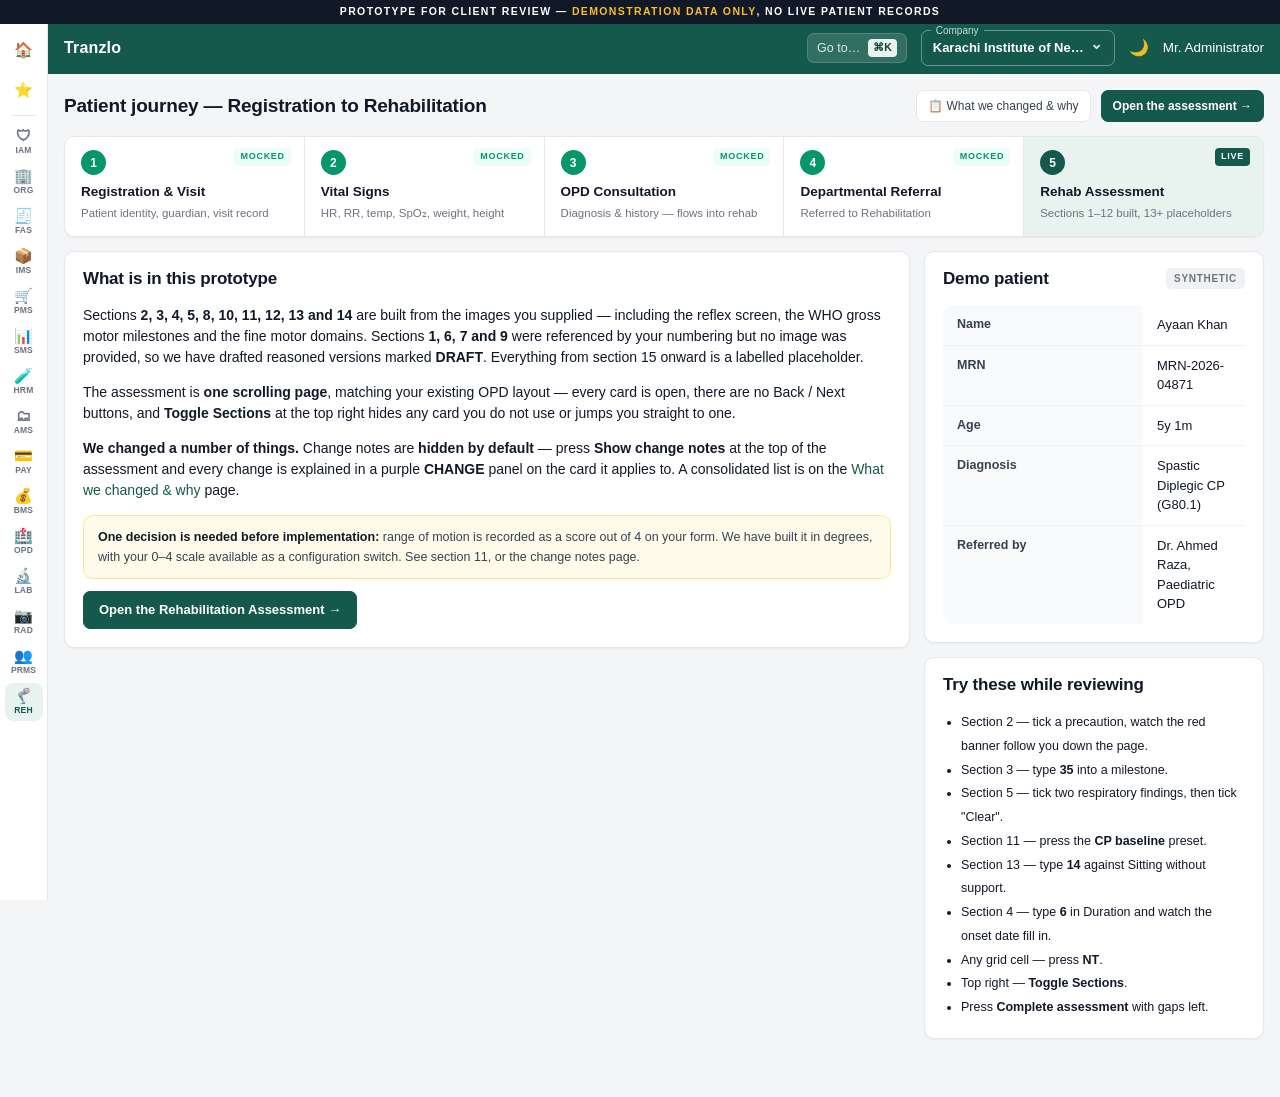
==== commit 6bc2a05f: "V2-present" ====
--- a/index.html
+++ b/index.html
@@ -30,10 +30,10 @@
       <section class="card">
         <div class="ch"><h2>What is in this prototype</h2></div>
         <div class="cb">
-          <p style="margin-top:0">Sections <b>2, 3, 4, 5, 10, 11 and 12</b> are built from the images you supplied.
-          Sections <b>1 and 6&ndash;9</b> were referenced by your numbering but no image was provided, so we have drafted
-          reasoned versions marked <b>DRAFT</b> — please confirm or replace them. Everything from section 13 onward
-          is a labelled placeholder.</p>
+          <p style="margin-top:0">Sections <b>2, 3, 4, 5, 8, 10, 11, 12, 13 and 14</b> are built from the images you supplied &mdash; including
+          the reflex screen, the WHO gross motor milestones and the fine motor domains. Sections <b>1, 6, 7 and 9</b>
+          were referenced by your numbering but no image was provided, so we have drafted reasoned versions marked
+          <b>DRAFT</b>. Everything from section 15 onward is a labelled placeholder.</p>
           <p>The assessment is <b>one scrolling page</b>, matching your existing OPD layout — every card is open,
           there are no Back / Next buttons, and <b>Toggle Sections</b> at the top right hides any card you do not use
           or jumps you straight to one.</p>
@@ -69,6 +69,8 @@
             <li>Section 3 — type <b>35</b> into a milestone.</li>
             <li>Section 5 — tick two respiratory findings, then tick "Clear".</li>
             <li>Section 11 — press the <b>CP baseline</b> preset.</li>
+            <li>Section 13 — type <b>14</b> against Sitting without support.</li>
+            <li>Section 4 — type <b>6</b> in Duration and watch the onset date fill in.</li>
             <li>Any grid cell — press <b>NT</b>.</li>
             <li>Top right — <b>Toggle Sections</b>.</li>
             <li>Press <b>Complete assessment</b> with gaps left.</li>
--- a/assets/css/theme.css
+++ b/assets/css/theme.css
@@ -349,6 +349,7 @@
 table.dgrid thead th.rowname{background:var(--field-bg);z-index:3}
 table.dgrid tbody tr:hover td.rowname{background:#fbfcfd}
 table.dgrid td.rowname small{display:block;font-weight:400;color:var(--muted);font-size:10.5px}
+table.dgrid td.rowname small.overdue{color:var(--amber);font-weight:600}
 .region-row td{background:var(--field-bg)!important;font-size:10.5px;font-weight:700;color:var(--muted);text-transform:uppercase;letter-spacing:.09em;padding:5px 10px!important}
 .grid-empty{padding:34px 20px;text-align:center;color:var(--muted);font-size:13px;border:1px dashed var(--line);border-radius:var(--radius);background:var(--field-bg)}
 .grid-empty b{display:block;color:var(--ink-2);font-size:14px;margin-bottom:5px}
